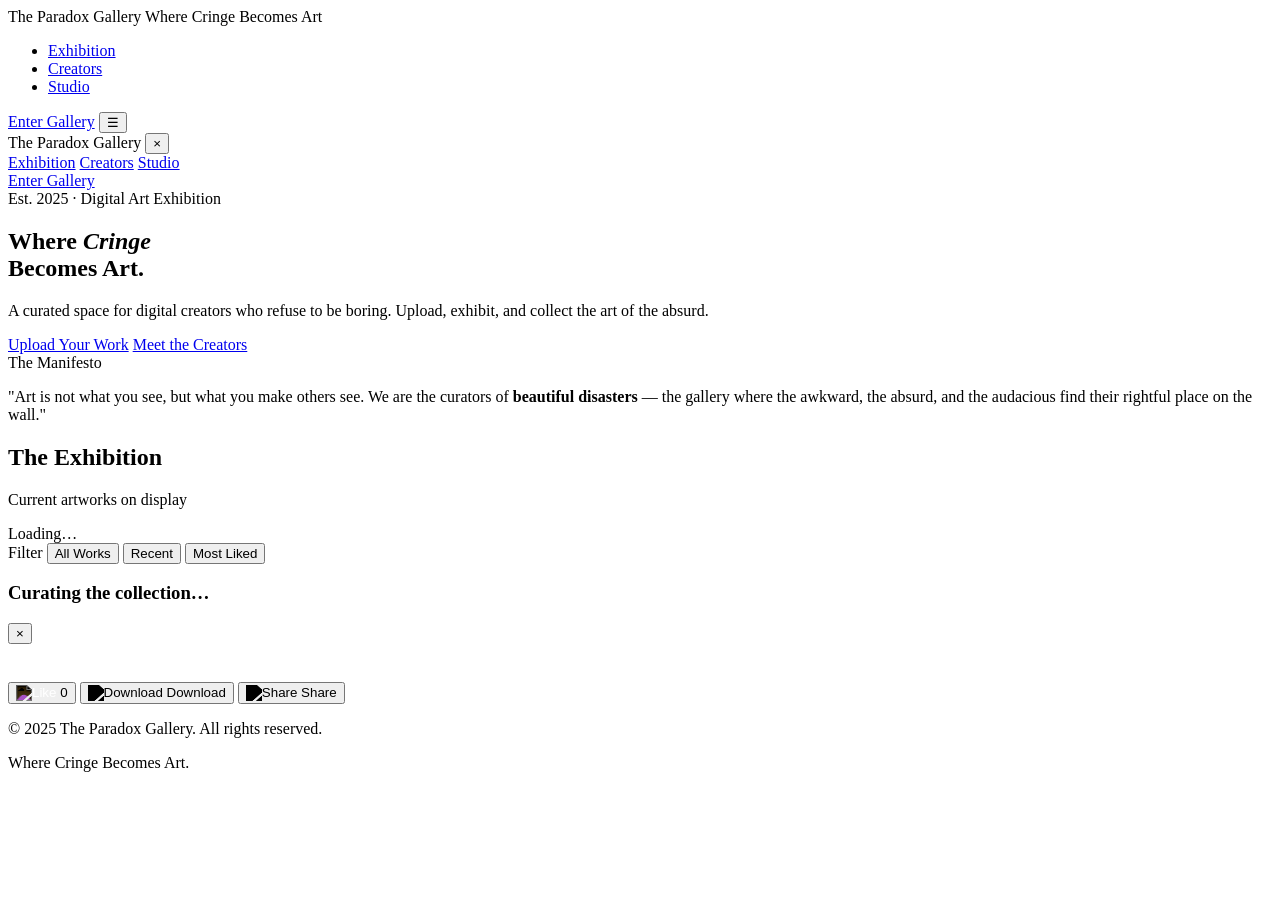
==== index.html @ a57b07fc "Add files via upload" ====
<!DOCTYPE html>
<html lang="en">
<head>
  <meta charset="UTF-8" />
  <meta name="viewport" content="width=device-width, initial-scale=1.0" />
  <meta name="description" content="The Paradox Gallery — Where Cringe Becomes Art. An elite digital art platform for fearless creators." />
  <title>The Paradox Gallery — Where Cringe Becomes Art</title>
  <link rel="icon" type="image/png" href="assets/favicon.png" />
  <link rel="stylesheet" href="css/global.css" />
  <link rel="stylesheet" href="css/gallery.css" />
</head>
<body>

  <!-- =============================================
       NAVIGATION BAR
       ============================================= -->
  <nav id="navbar" class="anim-nav-init">
    <div class="nav-brand">
      <img src="assets/logo.png" alt="The Paradox Gallery" class="logo" onerror="this.style.display='none'" />
      <div>
        <span class="nav-brand-text">The Paradox Gallery</span>
        <span class="nav-brand-tagline">Where Cringe Becomes Art</span>
      </div>
    </div>

    <ul class="nav-links">
      <li><a href="index.html" class="active">Exhibition</a></li>
      <li><a href="creators.html">Creators</a></li>
      <li><a href="dashboard.html">Studio</a></li>
    </ul>

    <a href="auth.html" class="nav-cta desktop-only" id="nav-cta">Enter Gallery</a>
    <button class="nav-menu-btn" id="menu-btn" aria-label="Open menu">
      <img src="assets/icon-menu.png" alt="Menu" onerror="this.parentElement.innerHTML='☰'" />
    </button>
  </nav>

  <!-- Mobile Drawer -->
  <div id="mobile-drawer">
    <div class="drawer-header">
      <span class="nav-brand-text" style="font-family: var(--font-serif);">The Paradox Gallery</span>
      <button class="drawer-close-btn" id="drawer-close" aria-label="Close menu">
        <img src="assets/icon-close.png" alt="Close" onerror="this.parentElement.textContent='×'" />
      </button>
    </div>
    <nav class="drawer-nav">
      <a href="index.html">Exhibition</a>
      <a href="creators.html">Creators</a>
      <a href="dashboard.html">Studio</a>
    </nav>
    <div class="drawer-footer">
      <a href="auth.html" class="nav-cta" id="drawer-cta">Enter Gallery</a>
    </div>
  </div>
  <div id="drawer-overlay"></div>

  <!-- =============================================
       MAIN CONTENT
       ============================================= -->
  <main class="page-wrapper">

    <!-- HERO SECTION -->
    <section class="hero">
      <div class="container">
        <span class="hero-eyebrow anim-hero">Est. 2025 · Digital Art Exhibition</span>
        <h1 class="hero-title anim-hero">
          Where <em>Cringe</em><br />Becomes Art.
        </h1>
        <p class="hero-tagline anim-hero">
          A curated space for digital creators who refuse to be boring.
          Upload, exhibit, and collect the art of the absurd.
        </p>
        <div class="hero-actions anim-hero">
          <a href="dashboard.html" class="btn-primary">Upload Your Work</a>
          <a href="creators.html" class="btn-secondary">Meet the Creators</a>
        </div>
      </div>
    </section>

    <!-- MANIFESTO SECTION -->
    <section class="manifesto-section anim-content">
      <div class="container">
        <span class="manifesto-label">The Manifesto</span>
        <p class="manifesto-text">
          "Art is not what you see, but what you make others see. 
          We are the curators of <strong>beautiful disasters</strong> — 
          the gallery where the awkward, the absurd, and the audacious 
          find their rightful place on the wall."
        </p>
      </div>
    </section>

    <!-- GALLERY SECTION -->
    <section class="gallery-section">
      <div class="container">
        <div class="section-header anim-content">
          <div class="section-header-left">
            <h2>The Exhibition</h2>
            <p>Current artworks on display</p>
          </div>
          <div class="section-header-right">
            <span class="text-muted" id="artwork-count-label">Loading…</span>
          </div>
        </div>

        <!-- Filter Bar -->
        <div class="filter-bar anim-content">
          <span class="filter-label">Filter</span>
          <button class="filter-badge active" data-filter="all">All Works</button>
          <button class="filter-badge" data-filter="recent">Recent</button>
          <button class="filter-badge" data-filter="popular">Most Liked</button>
        </div>

        <!-- Gallery Grid -->
        <div class="gallery-grid" id="gallery-grid">
          <!-- Art cards rendered by JS -->
          <div class="gallery-empty" id="gallery-loading">
            <h3>Curating the collection…</h3>
          </div>
        </div>
      </div>
    </section>

  </main>

  <!-- =============================================
       ARTWORK MODAL
       ============================================= -->
  <div id="artwork-modal">
    <div class="modal-backdrop"></div>
    <div class="modal-content">
      <button class="modal-close" aria-label="Close">
        <img src="assets/icon-close.png" alt="Close" onerror="this.parentElement.textContent='×'" />
      </button>
      <div class="modal-image-wrapper">
        <img class="modal-artwork-img" src="" alt="" />
      </div>
      <div class="modal-body">
        <h2 class="modal-title modal-artwork-title"></h2>
        <p class="modal-description modal-artwork-description"></p>
        <p style="font-size:0.72rem;letter-spacing:1px;color:var(--ink-muted);margin-bottom:1.2rem;" class="modal-artwork-artist"></p>
        <div class="modal-actions">
          <button class="btn-primary modal-like-btn" onclick="handleModalLike(this)">
            <img src="assets/icon-like.png" alt="Like" class="modal-like-icon" style="width:16px;height:16px;filter:invert(1);" />
            <span class="modal-artwork-likes-count">0</span>
          </button>
          <button class="btn-secondary modal-download-btn">
            <img src="assets/icon-download.png" alt="Download" style="width:16px;height:16px;filter:brightness(0);" />
            Download
          </button>
          <button class="btn-secondary modal-share-btn" onclick="handleShare()">
            <img src="assets/icon-share.png" alt="Share" style="width:16px;height:16px;filter:brightness(0);" />
            Share
          </button>
        </div>
      </div>
    </div>
  </div>

  <!-- =============================================
       FOOTER
       ============================================= -->
  <footer class="site-footer">
    <p>© 2025 The Paradox Gallery. All rights reserved.</p>
    <p>Where Cringe Becomes Art.</p>
  </footer>

  <!-- =============================================
       SCRIPTS
       ============================================= -->
  <script src="js/ui.js" type="module"></script>
  <script src="js/auth.js" type="module"></script>
  <script src="js/database.js" type="module"></script>

  <script type="module">
    // Wait for modules to load
    let allArtworks = [];
    let currentFilter = 'all';
    let currentModalArtworkId = null;

    // ------------------------------------------
    // RENDER GALLERY CARD
    // ------------------------------------------
    function renderArtworkCard(artwork, index) {
      const isLiked = window.currentUser
        ? (artwork.likedBy || []).includes(window.currentUser.uid)
        : false;

      const likeIcon = isLiked ? 'assets/icon-like-filled.png' : 'assets/icon-like.png';
      const delay = (0.1 + index * 0.07).toFixed(2);

      const card = document.createElement('div');
      card.className = 'art-card anim-card';
      card.style.animationDelay = `${delay}s`;
      card.dataset.artworkId = artwork.id;

      // Vary aspect ratio for masonry effect
      const ratios = ['square', 'tall', 'wide'];
      const ratioClass = ratios[index % 3];

      card.innerHTML = `
        <div class="art-card-image-wrapper ${ratioClass}">
          <img
            data-src="${artwork.imageUrl}"
            src="data:image/svg+xml,%3Csvg xmlns='http://www.w3.org/2000/svg' viewBox='0 0 1 1'%3E%3C/svg%3E"
            alt="${escapeHtml(artwork.title)}"
            loading="lazy"
          />
          <div class="art-card-overlay">
            <button
              class="art-card-action-btn like-btn ${isLiked ? 'liked-state' : ''}"
              title="Like"
              data-artwork-id="${artwork.id}"
              onclick="handleCardLike(event, '${artwork.id}')"
            >
              <img src="${likeIcon}" alt="Like" class="like-icon-img" />
            </button>
            <button
              class="art-card-action-btn"
              title="Download"
              onclick="handleCardDownload(event, '${artwork.imageUrl}', '${escapeHtml(artwork.title)}', '${escapeHtml(artwork.artistUsername || '')}')"
            >
              <img src="assets/icon-download.png" alt="Download" />
            </button>
            <button
              class="art-card-action-btn"
              title="Share"
              onclick="handleCardShare(event, '${artwork.id}', '${escapeHtml(artwork.title)}')"
            >
              <img src="assets/icon-share.png" alt="Share" />
            </button>
          </div>
        </div>
        <div class="art-card-body">
          <h3 class="art-card-title">${escapeHtml(artwork.title)}</h3>
          <p class="art-card-artist">
            <a href="creators.html#${escapeHtml(artwork.artistUsername || '')}" onclick="event.stopPropagation()">
              @${escapeHtml(artwork.artistUsername || 'unknown')}
            </a>
          </p>
          <div class="art-card-meta">
            <span class="art-card-likes">
              <img src="${likeIcon}" alt="" class="like-count-icon" />
              <span class="likes-count-display">${artwork.likesCount || 0}</span>
            </span>
          </div>
        </div>
      `;

      // Open modal on card click (not on button clicks)
      card.addEventListener('click', (e) => {
        if (!e.target.closest('button') && !e.target.closest('a')) {
          openArtworkModalById(artwork.id);
        }
      });

      return card;
    }

    // ------------------------------------------
    // RENDER GALLERY
    // ------------------------------------------
    function renderGallery(artworks) {
      const grid = document.getElementById('gallery-grid');
      const countLabel = document.getElementById('artwork-count-label');

      grid.innerHTML = '';

      if (!artworks || artworks.length === 0) {
        grid.innerHTML = `
          <div class="gallery-empty">
            <h3>No artworks yet</h3>
            <p class="text-muted">Be the first to exhibit your work.</p>
          </div>
        `;
        if (countLabel) countLabel.textContent = '0 works';
        return;
      }

      if (countLabel) countLabel.textContent = `${artworks.length} work${artworks.length !== 1 ? 's' : ''}`;

      artworks.forEach((artwork, i) => {
        const card = renderArtworkCard(artwork, i);
        grid.appendChild(card);
      });

      // Initialize lazy loading for new images
      if (window.UI) window.UI.showToast && null; // touch UI module
      initLazyLoad();
    }

    function initLazyLoad() {
      const lazyImages = document.querySelectorAll('img[data-src]');
      if ('IntersectionObserver' in window) {
        const observer = new IntersectionObserver((entries) => {
          entries.forEach(entry => {
            if (entry.isIntersecting) {
              const img = entry.target;
              img.src = img.dataset.src;
              img.removeAttribute('data-src');
              observer.unobserve(img);
            }
          });
        }, { rootMargin: '300px' });
        lazyImages.forEach(img => observer.observe(img));
      } else {
        lazyImages.forEach(img => { img.src = img.dataset.src; img.removeAttribute('data-src'); });
      }
    }

    // ------------------------------------------
    // FILTER LOGIC
    // ------------------------------------------
    function applyFilter(filter) {
      currentFilter = filter;
      let filtered = [...allArtworks];

      if (filter === 'popular') {
        filtered.sort((a, b) => (b.likesCount || 0) - (a.likesCount || 0));
      } else if (filter === 'recent') {
        // Already sorted by createdAt desc from Firestore
        filtered = filtered.slice(0, 20);
      }

      renderGallery(filtered);
    }

    // ------------------------------------------
    // CARD ACTION HANDLERS
    // ------------------------------------------
    window.handleCardLike = async (e, artworkId) => {
      e.stopPropagation();
      const btn = e.currentTarget;
      const likeIcon = btn.querySelector('.like-icon-img');
      const card = btn.closest('.art-card');
      const likeCountDisplay = card?.querySelector('.likes-count-display');
      const countIcon = card?.querySelector('.like-count-icon');

      await window.DB?.toggleLike(artworkId, btn, likeIcon, likeCountDisplay);

      // Sync count icon
      if (countIcon && likeIcon) countIcon.src = likeIcon.src;

      // Update in-memory artworks array
      const artwork = allArtworks.find(a => a.id === artworkId);
      if (artwork) {
        const uid = window.currentUser?.uid;
        if (uid) {
          const isLiked = (artwork.likedBy || []).includes(uid);
          if (isLiked) {
            artwork.likedBy = (artwork.likedBy || []).filter(id => id !== uid);
            artwork.likesCount = Math.max(0, (artwork.likesCount || 1) - 1);
          } else {
            artwork.likedBy = [...(artwork.likedBy || []), uid];
            artwork.likesCount = (artwork.likesCount || 0) + 1;
          }
        }
      }
    };

    window.handleCardDownload = (e, imageUrl, title, username) => {
      e.stopPropagation();
      window.UI?.downloadWithWatermark(imageUrl, title, username);
    };

    window.handleCardShare = (e, artworkId, title) => {
      e.stopPropagation();
      const shareUrl = `${window.location.origin}${window.location.pathname}?artwork=${artworkId}`;
      if (navigator.share) {
        navigator.share({ title: `${title} — The Paradox Gallery`, url: shareUrl });
      } else {
        navigator.clipboard.writeText(shareUrl).then(() => {
          window.UI?.showToast('Link copied to clipboard!', 'success');
        });
      }
    };

    // ------------------------------------------
    // MODAL FUNCTIONS
    // ------------------------------------------
    async function openArtworkModalById(artworkId) {
      const artwork = allArtworks.find(a => a.id === artworkId)
        || await window.DB?.fetchArtworkById(artworkId);
      if (!artwork) return;

      currentModalArtworkId = artworkId;
      window.UI?.openArtworkModal(artwork, window.currentUser?.uid);
    }

    window.handleModalLike = async (btn) => {
      if (!currentModalArtworkId) return;
      const likeIcon = btn.querySelector('.modal-like-icon');
      const likeCountEl = btn.querySelector('.modal-artwork-likes-count');
      await window.DB?.toggleLike(currentModalArtworkId, btn, likeIcon, likeCountEl);

      // Sync card in grid
      const card = document.querySelector(`.art-card[data-artwork-id="${currentModalArtworkId}"]`);
      if (card && likeIcon && likeCountEl) {
        const cardLikeIcon = card.querySelector('.like-icon-img');
        const cardCountIcon = card.querySelector('.like-count-icon');
        const cardCountDisplay = card.querySelector('.likes-count-display');
        if (cardLikeIcon) cardLikeIcon.src = likeIcon.src;
        if (cardCountIcon) cardCountIcon.src = likeIcon.src;
        if (cardCountDisplay) cardCountDisplay.textContent = likeCountEl.textContent;
      }
    };

    window.handleShare = () => {
      if (!currentModalArtworkId) return;
      const artwork = allArtworks.find(a => a.id === currentModalArtworkId);
      const shareUrl = `${window.location.origin}${window.location.pathname}?artwork=${currentModalArtworkId}`;
      if (navigator.share) {
        navigator.share({ title: `${artwork?.title || 'Artwork'} — The Paradox Gallery`, url: shareUrl });
      } else {
        navigator.clipboard.writeText(shareUrl).then(() => {
          window.UI?.showToast('Link copied!', 'success');
        });
      }
    };

    // ------------------------------------------
    // ESCAPE HTML HELPER
    // ------------------------------------------
    function escapeHtml(str) {
      if (!str) return '';
      return String(str)
        .replace(/&/g, '&amp;')
        .replace(/</g, '&lt;')
        .replace(/>/g, '&gt;')
        .replace(/"/g, '&quot;')
        .replace(/'/g, '&#39;');
    }

    // ------------------------------------------
    // LOAD GALLERY ON MODULE READY
    // ------------------------------------------
    async function loadGallery() {
      try {
        allArtworks = await window.DB?.fetchAllArtworks(100) || [];
        applyFilter('all');

        // Init filter badges
        window.UI?.initFilterBadges((filter) => applyFilter(filter));

        // Check if arriving via shared URL
        const urlParams = new URLSearchParams(window.location.search);
        const sharedArtworkId = urlParams.get('artwork');
        if (sharedArtworkId) {
          setTimeout(() => openArtworkModalById(sharedArtworkId), 500);
        }
      } catch (err) {
        console.error('Failed to load artworks:', err);
        document.getElementById('gallery-grid').innerHTML = `
          <div class="gallery-empty">
            <h3>Failed to load artworks</h3>
            <p class="text-muted">Please refresh the page.</p>
          </div>
        `;
      }
    }

    // Wait for DB module to be ready
    function waitForDB(callback, attempts = 0) {
      if (window.DB) {
        callback();
      } else if (attempts < 30) {
        setTimeout(() => waitForDB(callback, attempts + 1), 100);
      }
    }

    document.addEventListener('DOMContentLoaded', () => {
      waitForDB(loadGallery);
    });
  </script>

</body>
</html>
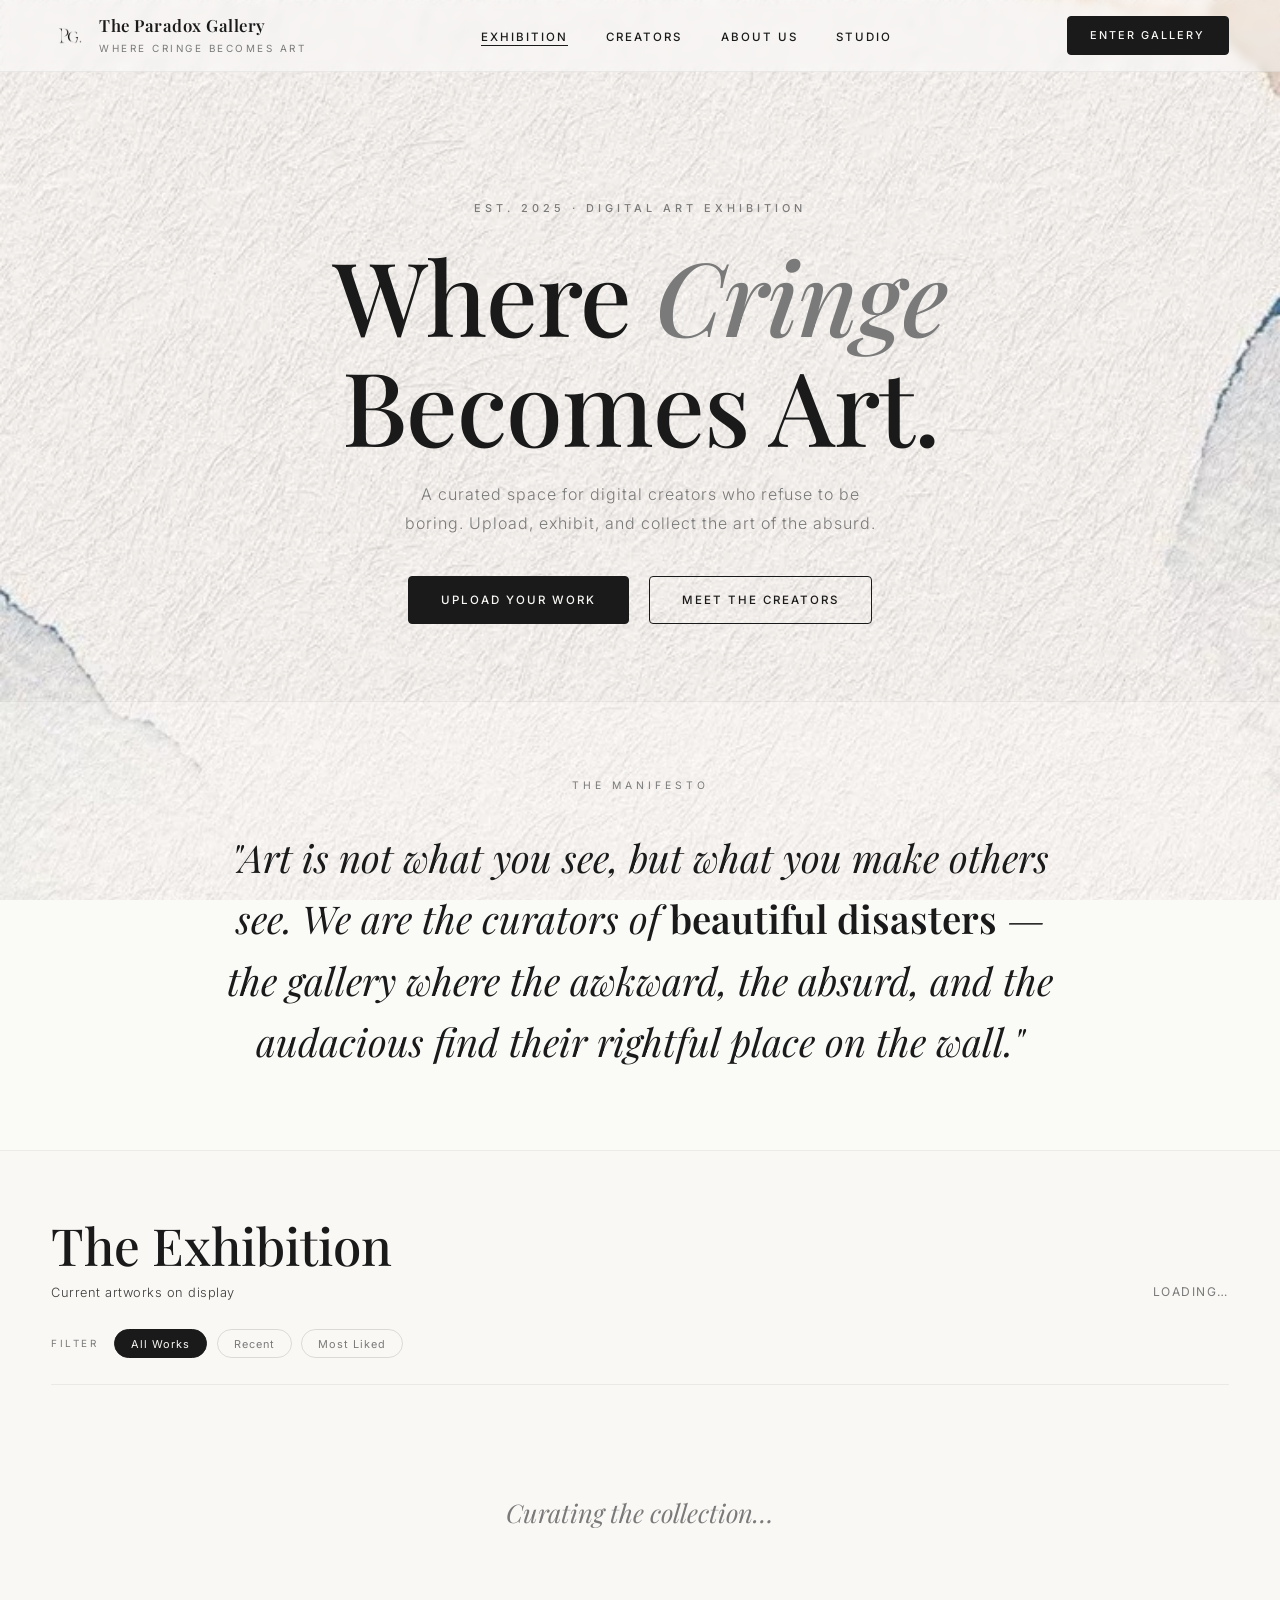
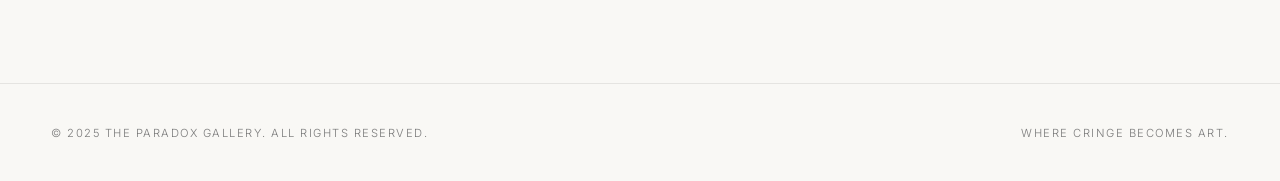
==== commit ba0ea7f5: "Update index.html" ====
--- a/index.html
+++ b/index.html
@@ -23,10 +23,10 @@
       </div>
     </div>
 
-    <ul class="nav-links">
+        <ul class="nav-links">
       <li><a href="index.html" class="active">Exhibition</a></li>
       <li><a href="creators.html">Creators</a></li>
-      <li><a href="dashboard.html">Studio</a></li>
+      <li><a href="about.html">About Us</a></li> <li><a href="dashboard.html">Studio</a></li>
     </ul>
 
     <a href="auth.html" class="nav-cta desktop-only" id="nav-cta">Enter Gallery</a>
@@ -43,10 +43,10 @@
         <img src="assets/icon-close.png" alt="Close" onerror="this.parentElement.textContent='×'" />
       </button>
     </div>
-    <nav class="drawer-nav">
+        <nav class="drawer-nav">
       <a href="index.html">Exhibition</a>
       <a href="creators.html">Creators</a>
-      <a href="dashboard.html">Studio</a>
+      <a href="about.html">About Us</a> <a href="dashboard.html">Studio</a>
     </nav>
     <div class="drawer-footer">
       <a href="auth.html" class="nav-cta" id="drawer-cta">Enter Gallery</a>
--- a/css/global.css
+++ b/css/global.css
@@ -0,0 +1,569 @@
+/* ==========================================================
+   GLOBAL.CSS — The Paradox Gallery Design System
+   ========================================================== */
+
+@import url('https://fonts.googleapis.com/css2?family=Playfair+Display:ital,wght@0,400;0,500;0,600;0,700;1,400;1,500&family=Inter:wght@300;400;500;600&display=swap');
+
+/* ----------------------------------------------------------
+   CSS CUSTOM PROPERTIES — Design Tokens
+   ---------------------------------------------------------- */
+:root {
+  --canvas: #F9F8F5;
+  --ink: #1A1A1A;
+  --ink-light: #3a3a3a;
+  --ink-muted: #7a7a7a;
+  --glass-bg: rgba(255, 255, 255, 0.45);
+  --glass-border: 1px solid rgba(0, 0, 0, 0.05);
+  --glass-blur: blur(5px);
+  --accent: #1A1A1A;
+  --accent-hover: #333333;
+  --error: #c0392b;
+  --success: #27ae60;
+
+  --font-serif: 'Playfair Display', Georgia, serif;
+  --font-sans: 'Inter', -apple-system, sans-serif;
+
+  --ease-luxury: cubic-bezier(0.25, 1, 0.5, 1);
+  --ease-spring: cubic-bezier(0.34, 1.56, 0.64, 1);
+
+  --nav-height: 72px;
+  --radius: 4px;
+  --radius-lg: 12px;
+
+  --shadow-soft: 0 2px 20px rgba(0,0,0,0.06);
+  --shadow-card: 0 4px 32px rgba(0,0,0,0.08);
+  --shadow-lift: 0 12px 48px rgba(0,0,0,0.14);
+}
+
+/* ----------------------------------------------------------
+   CSS RESET & BASE
+   ---------------------------------------------------------- */
+*, *::before, *::after {
+  box-sizing: border-box;
+  margin: 0;
+  padding: 0;
+}
+
+html {
+  font-size: 16px;
+  scroll-behavior: smooth;
+  -webkit-font-smoothing: antialiased;
+  -moz-osx-font-smoothing: grayscale;
+}
+
+body {
+  background-color: var(--canvas);
+  color: var(--ink);
+  font-family: var(--font-sans);
+  font-weight: 400;
+  line-height: 1.6;
+  min-height: 100vh;
+  overflow-x: hidden;
+}
+
+/* ----------------------------------------------------------
+   GLOBAL TEXTURE LAYER
+   ---------------------------------------------------------- */
+body::before {
+  content: '';
+  position: fixed;
+  top: 0;
+  left: 0;
+  width: 100vw;
+  height: 100vh;
+  background-image: url('../assets/bg-texture.png');
+  background-size: cover;
+  background-position: center;
+  opacity: 3.5;
+  z-index: -1;
+  pointer-events: none;
+}
+
+/* ----------------------------------------------------------
+   TYPOGRAPHY SYSTEM
+   ---------------------------------------------------------- */
+h1, h2, h3, h4, h5, h6 {
+  font-family: var(--font-serif);
+  font-weight: 500;
+  line-height: 1.2;
+  color: var(--ink);
+}
+
+h1 { font-size: clamp(2.4rem, 6vw, 5rem); }
+h2 { font-size: clamp(1.8rem, 4vw, 3.2rem); }
+h3 { font-size: clamp(1.3rem, 3vw, 2rem); }
+h4 { font-size: 1.2rem; }
+
+p {
+  font-family: var(--font-sans);
+  font-weight: 300;
+  color: var(--ink-light);
+  line-height: 1.8;
+}
+
+a {
+  color: var(--ink);
+  text-decoration: none;
+  transition: opacity 0.2s var(--ease-luxury);
+}
+
+a:hover { opacity: 0.6; }
+
+label {
+  font-family: var(--font-sans);
+  font-weight: 500;
+  font-size: 0.72rem;
+  letter-spacing: 2px;
+  text-transform: uppercase;
+  color: var(--ink-muted);
+}
+
+/* ----------------------------------------------------------
+   ENTRANCE ANIMATION CLASSES
+   ---------------------------------------------------------- */
+.anim-init {
+  opacity: 0;
+  transform: translateY(40px);
+}
+
+.anim-nav-init {
+  opacity: 0;
+  transform: translateY(-100%);
+}
+
+.anim-ready {
+  opacity: 1 !important;
+  transform: translateY(0) !important;
+  transition: opacity 0.6s var(--ease-luxury), transform 0.7s var(--ease-luxury);
+}
+
+.anim-nav-ready {
+  opacity: 1 !important;
+  transform: translateY(0) !important;
+  transition: opacity 0.5s var(--ease-luxury), transform 0.6s var(--ease-luxury);
+}
+
+/* ----------------------------------------------------------
+   GLOBAL NAVIGATION BAR
+   ---------------------------------------------------------- */
+#navbar {
+  position: fixed;
+  top: 0;
+  left: 0;
+  right: 0;
+  z-index: 1000;
+  height: var(--nav-height);
+  background: var(--glass-bg);
+  backdrop-filter: var(--glass-blur);
+  -webkit-backdrop-filter: var(--glass-blur);
+  border-bottom: var(--glass-border);
+  display: flex;
+  align-items: center;
+  justify-content: space-between;
+  padding: 0 clamp(1.2rem, 5vw, 3.2rem);
+}
+
+.nav-brand {
+  display: flex;
+  align-items: center;
+  gap: 0.75rem;
+}
+
+.nav-brand img.logo {
+  height: 36px;
+  width: auto;
+  display: block;
+}
+
+.nav-brand-text {
+  font-family: var(--font-serif);
+  font-size: 1.05rem;
+  font-weight: 600;
+  letter-spacing: 0.5px;
+  color: var(--ink);
+  line-height: 1;
+}
+
+.nav-brand-tagline {
+  font-family: var(--font-sans);
+  font-size: 0.62rem;
+  letter-spacing: 2.5px;
+  color: var(--ink-muted);
+  text-transform: uppercase;
+  display: block;
+  margin-top: 2px;
+}
+
+/* Desktop Nav Links */
+.nav-links {
+  display: flex;
+  align-items: center;
+  gap: 2.4rem;
+  list-style: none;
+}
+
+.nav-links a {
+  font-family: var(--font-sans);
+  font-size: 0.72rem;
+  font-weight: 500;
+  letter-spacing: 2px;
+  text-transform: uppercase;
+  color: var(--ink);
+  position: relative;
+  padding-bottom: 2px;
+}
+
+.nav-links a::after {
+  content: '';
+  position: absolute;
+  bottom: 0;
+  left: 0;
+  width: 0;
+  height: 1px;
+  background: var(--ink);
+  transition: width 0.3s var(--ease-luxury);
+}
+
+.nav-links a:hover::after,
+.nav-links a.active::after {
+  width: 100%;
+}
+
+.nav-links a:hover { opacity: 1; }
+
+/* Nav CTA */
+.nav-cta {
+  font-family: var(--font-sans);
+  font-size: 0.68rem;
+  font-weight: 500;
+  letter-spacing: 2px;
+  text-transform: uppercase;
+  color: var(--canvas);
+  background: var(--ink);
+  padding: 0.6rem 1.4rem;
+  border: 1px solid var(--ink);
+  border-radius: var(--radius);
+  transition: background 0.25s var(--ease-luxury), color 0.25s var(--ease-luxury);
+  white-space: nowrap;
+}
+
+.nav-cta:hover {
+  background: transparent;
+  color: var(--ink);
+  opacity: 1;
+}
+
+/* Hamburger Icon */
+.nav-menu-btn {
+  display: none;
+  background: none;
+  border: none;
+  cursor: pointer;
+  padding: 4px;
+  width: 40px;
+  height: 40px;
+  align-items: center;
+  justify-content: center;
+}
+
+.nav-menu-btn img {
+  width: 24px;
+  height: 24px;
+  filter: brightness(0) drop-shadow(0px 0px 0.8px rgba(0,0,0,0.8));
+  transition: opacity 0.2s ease;
+}
+
+.nav-menu-btn:hover img { opacity: 0.5; }
+
+/* ----------------------------------------------------------
+   MOBILE DRAWER
+   ---------------------------------------------------------- */
+#mobile-drawer {
+  position: fixed;
+  top: 0;
+  right: 0;
+  bottom: 0;
+  width: min(85vw, 320px);
+  background: var(--canvas);
+  border-left: var(--glass-border);
+  z-index: 2000;
+  padding: 2rem 2.4rem;
+  display: flex;
+  flex-direction: column;
+  gap: 0;
+  transform: translateX(100%);
+  transition: transform 0.45s var(--ease-luxury);
+  box-shadow: -8px 0 40px rgba(0,0,0,0.08);
+}
+
+#mobile-drawer.open {
+  transform: translateX(0);
+}
+
+.drawer-header {
+  display: flex;
+  align-items: center;
+  justify-content: space-between;
+  margin-bottom: 3rem;
+}
+
+.drawer-close-btn {
+  background: none;
+  border: none;
+  cursor: pointer;
+  padding: 4px;
+  width: 36px;
+  height: 36px;
+  display: flex;
+  align-items: center;
+  justify-content: center;
+}
+
+.drawer-close-btn img {
+  width: 20px;
+  height: 20px;
+  filter: brightness(0) drop-shadow(0px 0px 0.8px rgba(0,0,0,0.8));
+  transition: opacity 0.2s ease;
+}
+
+.drawer-close-btn:hover img { opacity: 0.5; }
+
+.drawer-nav {
+  display: flex;
+  flex-direction: column;
+  gap: 0;
+  flex: 1;
+}
+
+.drawer-nav a {
+  font-family: var(--font-serif);
+  font-size: 1.6rem;
+  font-weight: 400;
+  color: var(--ink);
+  padding: 0.9rem 0;
+  border-bottom: 1px solid rgba(0,0,0,0.06);
+  transition: opacity 0.2s ease, transform 0.2s ease;
+  display: block;
+}
+
+.drawer-nav a:hover {
+  opacity: 0.5;
+  transform: translateX(4px);
+}
+
+.drawer-footer {
+  margin-top: 2rem;
+}
+
+.drawer-footer .nav-cta {
+  display: inline-block;
+  width: 100%;
+  text-align: center;
+  padding: 0.9rem;
+}
+
+/* Drawer Overlay */
+#drawer-overlay {
+  position: fixed;
+  inset: 0;
+  background: rgba(0,0,0,0.35);
+  z-index: 1999;
+  opacity: 0;
+  pointer-events: none;
+  transition: opacity 0.4s var(--ease-luxury);
+}
+
+#drawer-overlay.visible {
+  opacity: 1;
+  pointer-events: all;
+}
+
+/* ----------------------------------------------------------
+   PAGE LAYOUT WRAPPER
+   ---------------------------------------------------------- */
+.page-wrapper {
+  padding-top: var(--nav-height);
+  min-height: 100vh;
+}
+
+.container {
+  width: 100%;
+  max-width: 1280px;
+  margin: 0 auto;
+  padding: 0 clamp(1.2rem, 5vw, 3.2rem);
+}
+
+/* ----------------------------------------------------------
+   UTILITY CLASSES
+   ---------------------------------------------------------- */
+.serif { font-family: var(--font-serif); }
+.sans { font-family: var(--font-sans); }
+
+.text-muted {
+  color: var(--ink-muted);
+  font-size: 0.75rem;
+  letter-spacing: 1.5px;
+  text-transform: uppercase;
+}
+
+.divider {
+  width: 48px;
+  height: 1px;
+  background: var(--ink);
+  margin: 1.5rem 0;
+}
+
+/* Buttons */
+.btn-primary {
+  display: inline-flex;
+  align-items: center;
+  justify-content: center;
+  gap: 0.5rem;
+  font-family: var(--font-sans);
+  font-size: 0.72rem;
+  font-weight: 500;
+  letter-spacing: 2px;
+  text-transform: uppercase;
+  color: var(--canvas);
+  background: var(--ink);
+  border: 1px solid var(--ink);
+  padding: 0.85rem 2rem;
+  border-radius: var(--radius);
+  cursor: pointer;
+  transition: all 0.25s var(--ease-luxury);
+  text-decoration: none;
+}
+
+.btn-primary:hover {
+  background: transparent;
+  color: var(--ink);
+  opacity: 1;
+}
+
+.btn-secondary {
+  display: inline-flex;
+  align-items: center;
+  justify-content: center;
+  gap: 0.5rem;
+  font-family: var(--font-sans);
+  font-size: 0.72rem;
+  font-weight: 500;
+  letter-spacing: 2px;
+  text-transform: uppercase;
+  color: var(--ink);
+  background: transparent;
+  border: 1px solid var(--ink);
+  padding: 0.85rem 2rem;
+  border-radius: var(--radius);
+  cursor: pointer;
+  transition: all 0.25s var(--ease-luxury);
+  text-decoration: none;
+}
+
+.btn-secondary:hover {
+  background: var(--ink);
+  color: var(--canvas);
+  opacity: 1;
+}
+
+/* ----------------------------------------------------------
+   GLOBAL FOOTER
+   ---------------------------------------------------------- */
+.site-footer {
+  border-top: 1px solid rgba(0,0,0,0.08);
+  padding: 2.4rem clamp(1.2rem, 5vw, 3.2rem);
+  display: flex;
+  align-items: center;
+  justify-content: space-between;
+  flex-wrap: wrap;
+  gap: 1rem;
+}
+
+.site-footer p {
+  font-size: 0.7rem;
+  letter-spacing: 1.5px;
+  text-transform: uppercase;
+  color: var(--ink-muted);
+}
+
+/* ----------------------------------------------------------
+   TOAST NOTIFICATIONS
+   ---------------------------------------------------------- */
+#toast-container {
+  position: fixed;
+  bottom: 2rem;
+  right: 2rem;
+  z-index: 9999;
+  display: flex;
+  flex-direction: column;
+  gap: 0.75rem;
+  pointer-events: none;
+}
+
+.toast {
+  background: var(--ink);
+  color: var(--canvas);
+  font-family: var(--font-sans);
+  font-size: 0.72rem;
+  font-weight: 400;
+  letter-spacing: 1px;
+  padding: 0.85rem 1.4rem;
+  border-radius: var(--radius);
+  opacity: 0;
+  transform: translateY(12px);
+  animation: toastIn 0.35s var(--ease-luxury) forwards, toastOut 0.35s var(--ease-luxury) 2.7s forwards;
+  pointer-events: none;
+  max-width: 300px;
+}
+
+.toast.toast-error {
+  background: var(--error);
+}
+
+.toast.toast-success {
+  background: var(--success);
+}
+
+@keyframes toastIn {
+  to { opacity: 1; transform: translateY(0); }
+}
+
+@keyframes toastOut {
+  to { opacity: 0; transform: translateY(12px); }
+}
+
+/* ----------------------------------------------------------
+   LOADING SPINNER
+   ---------------------------------------------------------- */
+.spinner {
+  display: inline-block;
+  width: 18px;
+  height: 18px;
+  border: 2px solid rgba(255,255,255,0.3);
+  border-top-color: currentColor;
+  border-radius: 50%;
+  animation: spin 0.7s linear infinite;
+}
+
+.spinner.dark {
+  border: 2px solid rgba(0,0,0,0.1);
+  border-top-color: var(--ink);
+}
+
+@keyframes spin {
+  to { transform: rotate(360deg); }
+}
+
+/* ----------------------------------------------------------
+   RESPONSIVE: MOBILE BREAKPOINT
+   ---------------------------------------------------------- */
+@media (max-width: 768px) {
+  .nav-links { display: none; }
+  .nav-cta.desktop-only { display: none; }
+  .nav-menu-btn { display: flex; }
+}
+
+@media (min-width: 769px) {
+  #mobile-drawer { display: none !important; }
+  #drawer-overlay { display: none !important; }
+}
--- a/css/gallery.css
+++ b/css/gallery.css
@@ -0,0 +1,648 @@
+/* ==========================================================
+   GALLERY.CSS — Masonry Grid, Art Cards, Filters, Creator Roster
+   ========================================================== */
+
+/* ----------------------------------------------------------
+   HERO SECTION (index.html)
+   ---------------------------------------------------------- */
+.hero {
+  padding: clamp(4rem, 10vw, 8rem) 0 clamp(3rem, 6vw, 5rem);
+  text-align: center;
+  position: relative;
+}
+
+.hero-eyebrow {
+  font-family: var(--font-sans);
+  font-size: 0.68rem;
+  font-weight: 500;
+  letter-spacing: 4px;
+  text-transform: uppercase;
+  color: var(--ink-muted);
+  margin-bottom: 1.4rem;
+  display: block;
+}
+
+.hero-title {
+  font-family: var(--font-serif);
+  font-size: clamp(3rem, 8vw, 7rem);
+  font-weight: 500;
+  line-height: 1.08;
+  color: var(--ink);
+  margin-bottom: 1.2rem;
+  letter-spacing: -1px;
+}
+
+.hero-title em {
+  font-style: italic;
+  color: var(--ink-muted);
+}
+
+.hero-tagline {
+  font-family: var(--font-sans);
+  font-size: clamp(0.85rem, 2vw, 1rem);
+  font-weight: 300;
+  color: var(--ink-muted);
+  letter-spacing: 1px;
+  max-width: 480px;
+  margin: 0 auto 2.4rem;
+  line-height: 1.8;
+}
+
+.hero-actions {
+  display: flex;
+  align-items: center;
+  justify-content: center;
+  gap: 1.2rem;
+  flex-wrap: wrap;
+}
+
+/* ----------------------------------------------------------
+   MANIFESTO SECTION
+   ---------------------------------------------------------- */
+.manifesto-section {
+  padding: clamp(3rem, 6vw, 5rem) 0;
+  border-top: 1px solid rgba(0,0,0,0.06);
+  border-bottom: 1px solid rgba(0,0,0,0.06);
+  text-align: center;
+  background: rgba(255,255,255,0.25);
+}
+
+.manifesto-label {
+  font-family: var(--font-sans);
+  font-size: 0.65rem;
+  letter-spacing: 4px;
+  text-transform: uppercase;
+  color: var(--ink-muted);
+  margin-bottom: 2rem;
+  display: block;
+}
+
+.manifesto-text {
+  font-family: var(--font-serif);
+  font-size: clamp(1.3rem, 3.5vw, 2.4rem);
+  font-weight: 400;
+  font-style: italic;
+  line-height: 1.6;
+  color: var(--ink);
+  max-width: 860px;
+  margin: 0 auto;
+}
+
+.manifesto-text strong {
+  font-style: normal;
+  font-weight: 600;
+}
+
+/* ----------------------------------------------------------
+   GALLERY SECTION HEADER
+   ---------------------------------------------------------- */
+.section-header {
+  display: flex;
+  align-items: flex-end;
+  justify-content: space-between;
+  padding: clamp(2.4rem, 5vw, 4rem) 0 1.6rem;
+  flex-wrap: wrap;
+  gap: 1.2rem;
+}
+
+.section-header-left h2 {
+  margin-bottom: 0.3rem;
+}
+
+.section-header-left p {
+  font-size: 0.8rem;
+  letter-spacing: 0.5px;
+}
+
+/* ----------------------------------------------------------
+   FILTER BADGES
+   ---------------------------------------------------------- */
+.filter-bar {
+  display: flex;
+  align-items: center;
+  gap: 0.6rem;
+  flex-wrap: wrap;
+  padding-bottom: 1.6rem;
+  border-bottom: 1px solid rgba(0,0,0,0.06);
+  margin-bottom: 2rem;
+}
+
+.filter-label {
+  font-family: var(--font-sans);
+  font-size: 0.62rem;
+  letter-spacing: 2.5px;
+  text-transform: uppercase;
+  color: var(--ink-muted);
+  margin-right: 0.4rem;
+  white-space: nowrap;
+}
+
+.filter-badge {
+  display: inline-flex;
+  align-items: center;
+  font-family: var(--font-sans);
+  font-size: 0.68rem;
+  font-weight: 400;
+  letter-spacing: 1px;
+  color: var(--ink-muted);
+  border: 1px solid rgba(0,0,0,0.12);
+  padding: 0.4rem 1rem;
+  border-radius: 100px;
+  cursor: pointer;
+  transition: all 0.22s var(--ease-luxury);
+  background: transparent;
+  white-space: nowrap;
+}
+
+.filter-badge:hover {
+  border-color: var(--ink);
+  color: var(--ink);
+}
+
+.filter-badge.active {
+  background: var(--ink);
+  color: var(--canvas);
+  border-color: var(--ink);
+}
+
+/* ----------------------------------------------------------
+   MASONRY GRID LAYOUT
+   ---------------------------------------------------------- */
+.gallery-grid {
+  columns: 3 280px;
+  column-gap: 1.4rem;
+  padding-bottom: 4rem;
+}
+
+/* Fallback CSS Grid for browsers that don't support columns well */
+@supports (display: grid) {
+  .gallery-grid {
+    columns: unset;
+    display: grid;
+    grid-template-columns: repeat(auto-fill, minmax(280px, 1fr));
+    gap: 1.4rem;
+    align-items: start;
+  }
+}
+
+.gallery-grid.view-list {
+  grid-template-columns: 1fr;
+  gap: 1rem;
+}
+
+/* ----------------------------------------------------------
+   ART CARD COMPONENT
+   ---------------------------------------------------------- */
+.art-card {
+  break-inside: avoid;
+  position: relative;
+  background: var(--canvas);
+  border: 1px solid rgba(0,0,0,0.07);
+  border-radius: var(--radius-lg);
+  overflow: hidden;
+  cursor: pointer;
+  transition: box-shadow 0.4s var(--ease-luxury), transform 0.4s var(--ease-luxury);
+  opacity: 0;
+  transform: translateY(20px);
+  animation: cardIn 0.6s var(--ease-luxury) forwards;
+}
+
+@keyframes cardIn {
+  to {
+    opacity: 1;
+    transform: translateY(0);
+  }
+}
+
+.art-card:hover {
+  box-shadow: var(--shadow-lift);
+  transform: translateY(-4px);
+}
+
+.art-card-image-wrapper {
+  overflow: hidden;
+  position: relative;
+  aspect-ratio: 1;
+  background: rgba(0,0,0,0.04);
+}
+
+/* Allow taller images for masonry feel */
+.art-card-image-wrapper.tall { aspect-ratio: 3/4; }
+.art-card-image-wrapper.wide { aspect-ratio: 4/3; }
+.art-card-image-wrapper.square { aspect-ratio: 1; }
+
+.art-card-image-wrapper img {
+  width: 100%;
+  height: 100%;
+  object-fit: cover;
+  display: block;
+  transition: transform 0.4s var(--ease-luxury);
+}
+
+.art-card:hover .art-card-image-wrapper img {
+  transform: scale(1.03);
+}
+
+/* Card Overlay on Hover */
+.art-card-overlay {
+  position: absolute;
+  inset: 0;
+  background: linear-gradient(to top, rgba(26,26,26,0.5) 0%, transparent 55%);
+  opacity: 0;
+  transition: opacity 0.35s var(--ease-luxury);
+  display: flex;
+  align-items: flex-end;
+  padding: 1.2rem;
+  gap: 0.6rem;
+}
+
+.art-card:hover .art-card-overlay { opacity: 1; }
+
+.art-card-action-btn {
+  width: 36px;
+  height: 36px;
+  border-radius: 50%;
+  background: rgba(255,255,255,0.9);
+  border: none;
+  cursor: pointer;
+  display: flex;
+  align-items: center;
+  justify-content: center;
+  transition: all 0.2s var(--ease-luxury);
+  flex-shrink: 0;
+}
+
+.art-card-action-btn:hover {
+  background: white;
+  transform: scale(1.08);
+}
+
+.art-card-action-btn img {
+  width: 16px;
+  height: 16px;
+  filter: brightness(0);
+  transition: opacity 0.2s ease;
+}
+
+.art-card-action-btn:hover img { opacity: 0.5; }
+
+/* Like button animation */
+.art-card-action-btn.liked {
+  animation: likeSpring 200ms var(--ease-spring);
+}
+
+@keyframes likeSpring {
+  0% { transform: scale(1); }
+  50% { transform: scale(1.2); }
+  100% { transform: scale(1); }
+}
+
+/* Card Body */
+.art-card-body {
+  padding: 1.1rem 1.2rem 1.2rem;
+}
+
+.art-card-title {
+  font-family: var(--font-serif);
+  font-size: 1rem;
+  font-weight: 500;
+  color: var(--ink);
+  margin-bottom: 0.3rem;
+  white-space: nowrap;
+  overflow: hidden;
+  text-overflow: ellipsis;
+}
+
+.art-card-artist {
+  font-family: var(--font-sans);
+  font-size: 0.68rem;
+  font-weight: 400;
+  letter-spacing: 1px;
+  color: var(--ink-muted);
+  text-transform: uppercase;
+}
+
+.art-card-artist a {
+  color: inherit;
+  transition: color 0.2s ease;
+}
+
+.art-card-artist a:hover {
+  color: var(--ink);
+  opacity: 1;
+}
+
+.art-card-meta {
+  display: flex;
+  align-items: center;
+  justify-content: space-between;
+  margin-top: 0.75rem;
+  padding-top: 0.75rem;
+  border-top: 1px solid rgba(0,0,0,0.06);
+}
+
+.art-card-likes {
+  display: flex;
+  align-items: center;
+  gap: 0.4rem;
+  font-family: var(--font-sans);
+  font-size: 0.7rem;
+  font-weight: 400;
+  color: var(--ink-muted);
+}
+
+.art-card-likes img {
+  width: 14px;
+  height: 14px;
+  filter: brightness(0);
+  opacity: 0.5;
+}
+
+/* List view card variant */
+.gallery-grid.view-list .art-card {
+  display: flex;
+  flex-direction: row;
+  border-radius: var(--radius);
+}
+
+.gallery-grid.view-list .art-card-image-wrapper {
+  width: 140px;
+  flex-shrink: 0;
+  aspect-ratio: unset;
+  height: 100px;
+}
+
+.gallery-grid.view-list .art-card-overlay { display: none; }
+
+/* ----------------------------------------------------------
+   EMPTY STATE
+   ---------------------------------------------------------- */
+.gallery-empty {
+  grid-column: 1 / -1;
+  text-align: center;
+  padding: 5rem 2rem;
+}
+
+.gallery-empty h3 {
+  font-family: var(--font-serif);
+  font-size: 1.6rem;
+  font-weight: 400;
+  font-style: italic;
+  margin-bottom: 0.75rem;
+  color: var(--ink-muted);
+}
+
+/* ----------------------------------------------------------
+   CREATOR ROSTER PAGE (creators.html)
+   ---------------------------------------------------------- */
+.creators-hero {
+  padding: clamp(3rem, 7vw, 6rem) 0 clamp(2rem, 4vw, 3.5rem);
+  border-bottom: 1px solid rgba(0,0,0,0.06);
+  text-align: center;
+}
+
+.creators-grid {
+  display: grid;
+  grid-template-columns: repeat(auto-fill, minmax(300px, 1fr));
+  gap: 1.6rem;
+  padding: 3rem 0 5rem;
+}
+
+/* Creator Card */
+.creator-card {
+  background: var(--canvas);
+  border: 1px solid rgba(0,0,0,0.07);
+  border-radius: var(--radius-lg);
+  padding: 2rem;
+  display: flex;
+  flex-direction: column;
+  gap: 1rem;
+  transition: box-shadow 0.4s var(--ease-luxury), transform 0.4s var(--ease-luxury);
+  opacity: 0;
+  transform: translateY(20px);
+  animation: cardIn 0.6s var(--ease-luxury) forwards;
+}
+
+.creator-card:hover {
+  box-shadow: var(--shadow-lift);
+  transform: translateY(-3px);
+}
+
+.creator-card-header {
+  display: flex;
+  align-items: center;
+  gap: 1rem;
+}
+
+.creator-avatar {
+  width: 56px;
+  height: 56px;
+  border-radius: 50%;
+  background: linear-gradient(135deg, rgba(0,0,0,0.08), rgba(0,0,0,0.15));
+  display: flex;
+  align-items: center;
+  justify-content: center;
+  font-family: var(--font-serif);
+  font-size: 1.4rem;
+  font-weight: 500;
+  color: var(--ink);
+  flex-shrink: 0;
+  overflow: hidden;
+}
+
+.creator-avatar img {
+  width: 100%;
+  height: 100%;
+  object-fit: cover;
+}
+
+.creator-card-info h3 {
+  font-size: 1.05rem;
+  font-weight: 500;
+  margin-bottom: 0.15rem;
+}
+
+.creator-handle {
+  font-family: var(--font-sans);
+  font-size: 0.68rem;
+  letter-spacing: 1.5px;
+  text-transform: uppercase;
+  color: var(--ink-muted);
+}
+
+.creator-bio {
+  font-size: 0.85rem;
+  line-height: 1.7;
+  color: var(--ink-muted);
+  display: -webkit-box;
+  -webkit-line-clamp: 3;
+  -webkit-box-orient: vertical;
+  overflow: hidden;
+}
+
+.creator-stats {
+  display: flex;
+  gap: 1.6rem;
+  padding-top: 1rem;
+  border-top: 1px solid rgba(0,0,0,0.06);
+}
+
+.creator-stat {
+  display: flex;
+  flex-direction: column;
+}
+
+.creator-stat-value {
+  font-family: var(--font-serif);
+  font-size: 1.3rem;
+  font-weight: 500;
+  color: var(--ink);
+  line-height: 1;
+}
+
+.creator-stat-label {
+  font-family: var(--font-sans);
+  font-size: 0.6rem;
+  letter-spacing: 2px;
+  text-transform: uppercase;
+  color: var(--ink-muted);
+  margin-top: 0.25rem;
+}
+
+/* ----------------------------------------------------------
+   ARTWORK LIGHTBOX / MODAL
+   ---------------------------------------------------------- */
+#artwork-modal {
+  position: fixed;
+  inset: 0;
+  z-index: 5000;
+  display: flex;
+  align-items: center;
+  justify-content: center;
+  padding: 1.5rem;
+  opacity: 0;
+  pointer-events: none;
+  transition: opacity 0.35s var(--ease-luxury);
+}
+
+#artwork-modal.open {
+  opacity: 1;
+  pointer-events: all;
+}
+
+.modal-backdrop {
+  position: fixed;
+  inset: 0;
+  background: rgba(249,248,245,0.9);
+  backdrop-filter: blur(8px);
+  -webkit-backdrop-filter: blur(8px);
+}
+
+.modal-content {
+  position: relative;
+  z-index: 1;
+  background: var(--canvas);
+  border: 1px solid rgba(0,0,0,0.08);
+  border-radius: var(--radius-lg);
+  max-width: 860px;
+  width: 100%;
+  max-height: 90vh;
+  overflow-y: auto;
+  box-shadow: var(--shadow-lift);
+  transform: translateY(20px) scale(0.98);
+  transition: transform 0.4s var(--ease-luxury);
+}
+
+#artwork-modal.open .modal-content {
+  transform: translateY(0) scale(1);
+}
+
+.modal-image-wrapper {
+  position: relative;
+  overflow: hidden;
+  border-radius: var(--radius-lg) var(--radius-lg) 0 0;
+  max-height: 500px;
+  background: rgba(0,0,0,0.04);
+}
+
+.modal-image-wrapper img {
+  width: 100%;
+  display: block;
+  object-fit: contain;
+  max-height: 500px;
+}
+
+.modal-body {
+  padding: 1.6rem 2rem 2rem;
+}
+
+.modal-close {
+  position: absolute;
+  top: 1rem;
+  right: 1rem;
+  z-index: 2;
+  width: 36px;
+  height: 36px;
+  border-radius: 50%;
+  background: rgba(255,255,255,0.9);
+  border: 1px solid rgba(0,0,0,0.08);
+  cursor: pointer;
+  display: flex;
+  align-items: center;
+  justify-content: center;
+}
+
+.modal-close img {
+  width: 14px;
+  height: 14px;
+  filter: brightness(0);
+}
+
+.modal-title {
+  font-size: 1.6rem;
+  font-weight: 500;
+  margin-bottom: 0.4rem;
+}
+
+.modal-description {
+  font-size: 0.88rem;
+  color: var(--ink-muted);
+  line-height: 1.8;
+  margin-bottom: 1.4rem;
+}
+
+.modal-actions {
+  display: flex;
+  gap: 0.75rem;
+  flex-wrap: wrap;
+}
+
+/* ----------------------------------------------------------
+   RESPONSIVE
+   ---------------------------------------------------------- */
+@media (max-width: 640px) {
+  .gallery-grid {
+    grid-template-columns: 1fr 1fr;
+    gap: 0.75rem;
+  }
+
+  .section-header {
+    flex-direction: column;
+    align-items: flex-start;
+    gap: 0.8rem;
+  }
+
+  .creators-grid {
+    grid-template-columns: 1fr;
+  }
+
+  .modal-body {
+    padding: 1.2rem 1.4rem 1.6rem;
+  }
+}
+
+@media (max-width: 420px) {
+  .gallery-grid {
+    grid-template-columns: 1fr;
+  }
+}
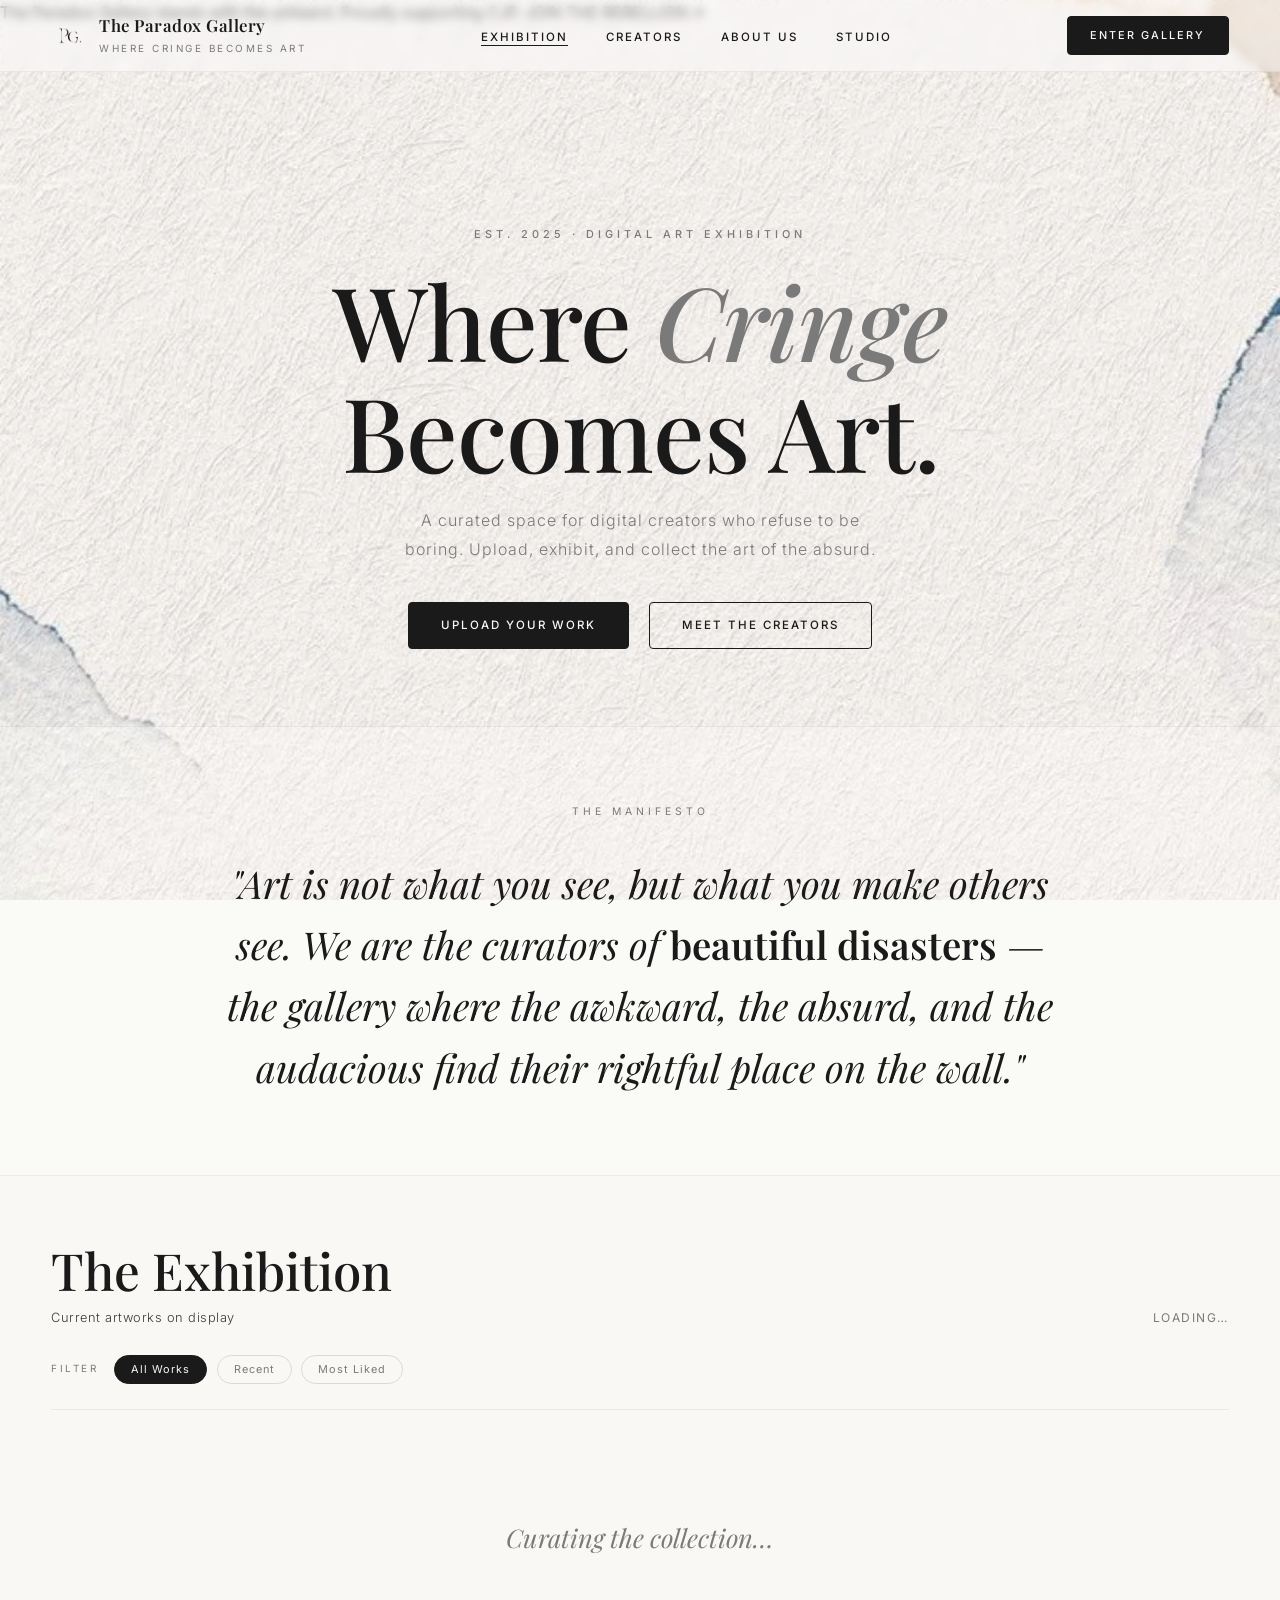
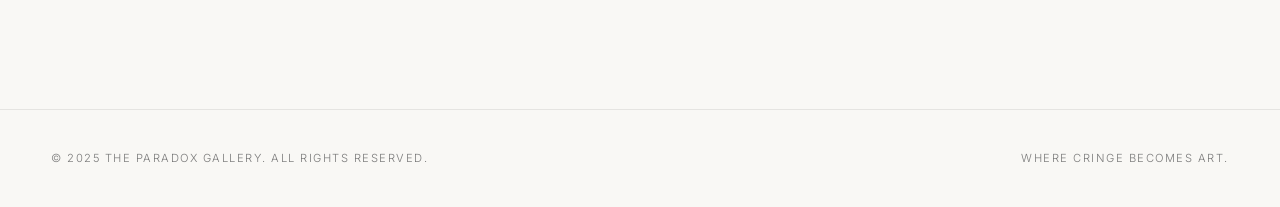
==== commit cc381fee: "Update index.html" ====
--- a/index.html
+++ b/index.html
@@ -10,6 +10,18 @@
   <link rel="stylesheet" href="css/gallery.css" />
 </head>
 <body>
+
+  <div class="cjp-alert-bar">
+      <span class="cjp-alert-text">
+          <span class="cjp-alert-text-long">The Paradox Gallery stands with the unheard. </span>
+          Proudly supporting CJP.
+      </span>
+      <a href="https://cockroachjantaparty.org/" target="_blank" rel="noopener noreferrer" class="cjp-alert-link">
+          JOIN THE REBELLION ↗
+      </a>
+  </div>
+
+
 
   <!-- =============================================
        NAVIGATION BAR
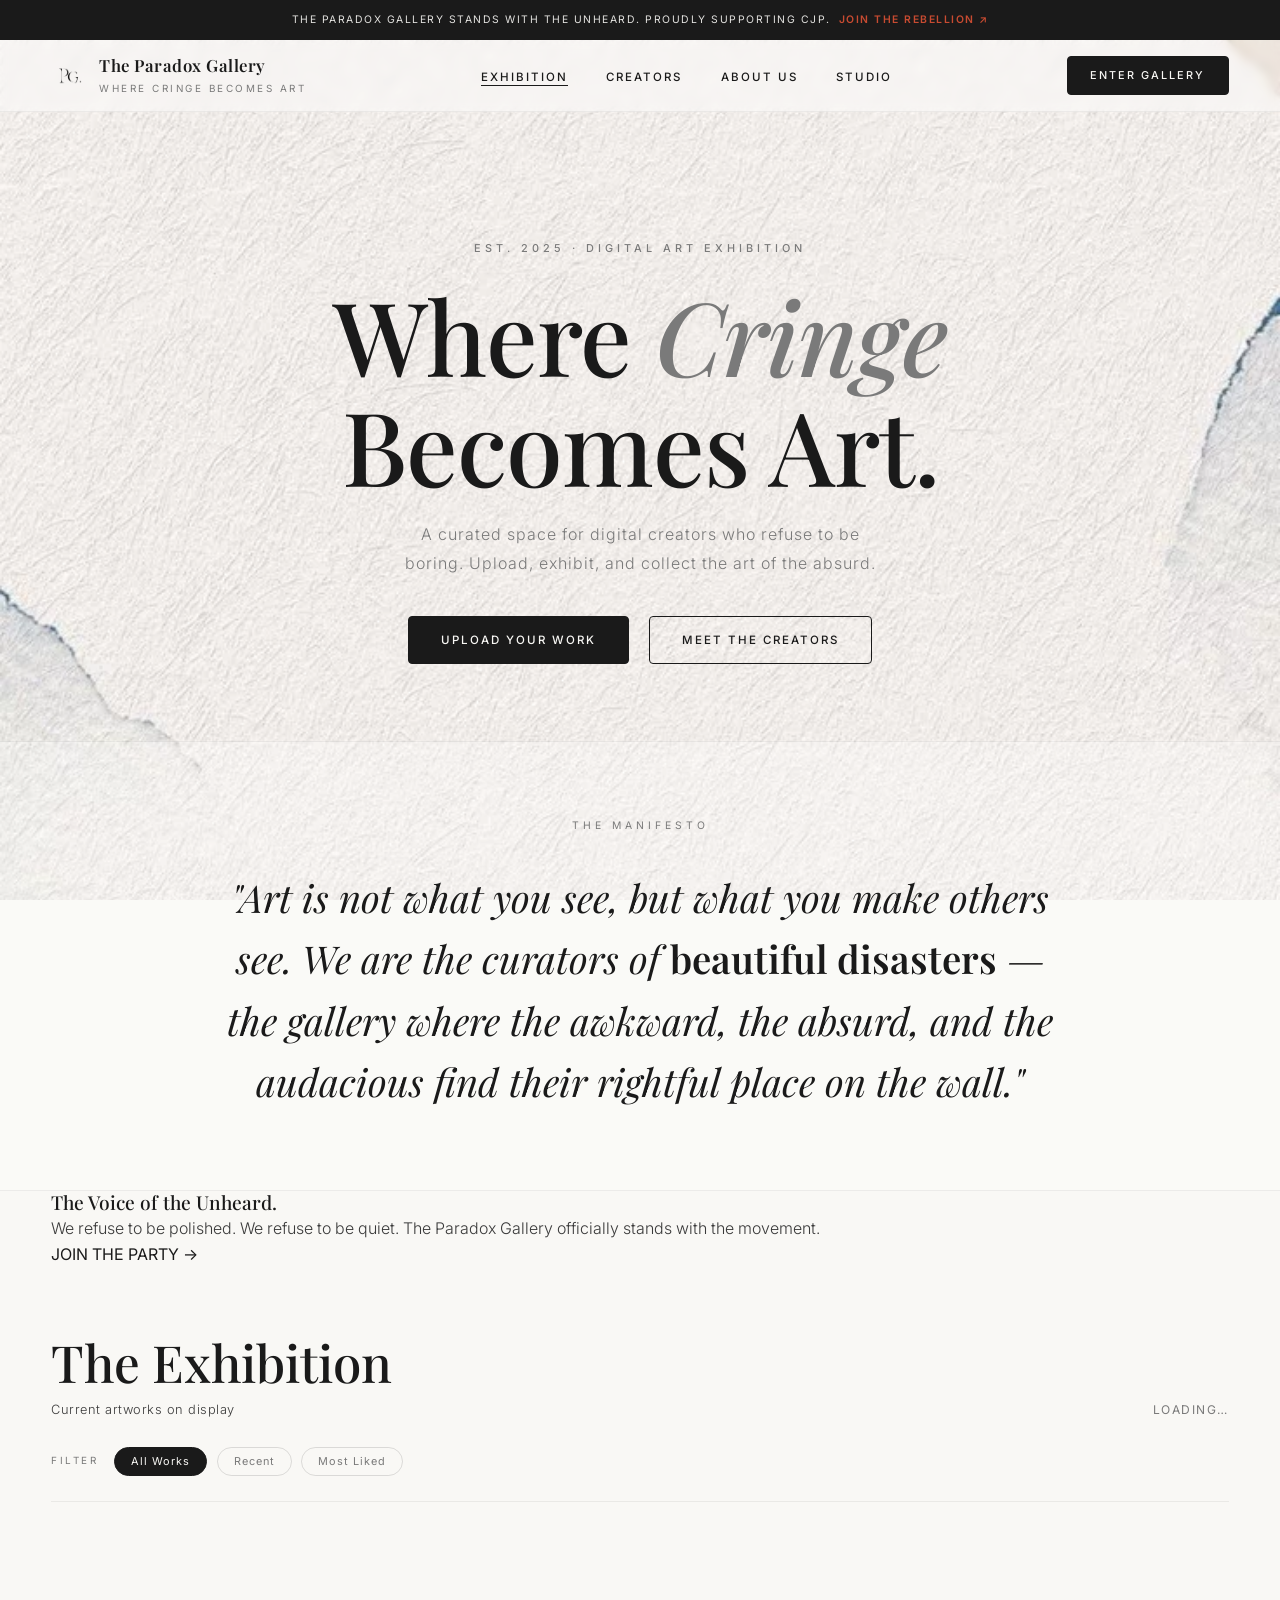
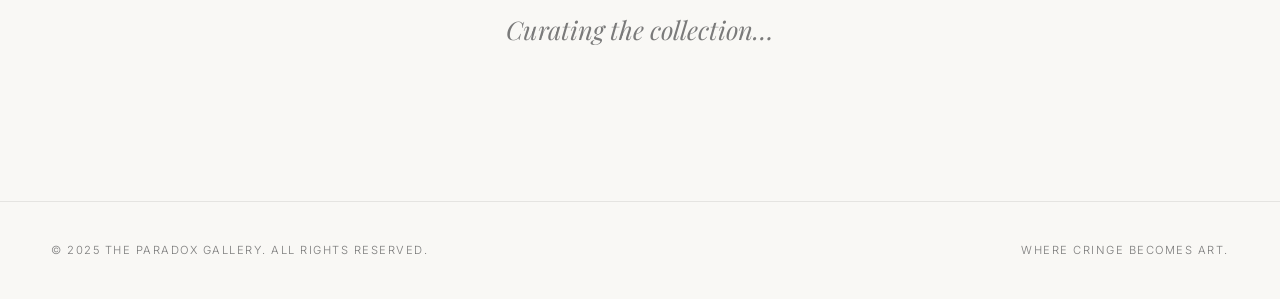
==== commit 175d8072: "Update index.html" ====
--- a/index.html
+++ b/index.html
@@ -99,6 +99,22 @@
           the gallery where the awkward, the absurd, and the audacious 
           find their rightful place on the wall."
         </p>
+      </div>
+    </section>
+
+    <section class="cjp-banner-section anim-content">
+      <div class="container">
+        <div class="cjp-hero-banner">
+          <div class="cjp-banner-overlay">
+            <div class="cjp-banner-text">
+              <h4>The Voice of the Unheard.</h4>
+              <p>We refuse to be polished. We refuse to be quiet. The Paradox Gallery officially stands with the movement.</p>
+            </div>
+            <a href="https://cockroachjantaparty.org/" target="_blank" rel="noopener noreferrer" class="cjp-banner-btn">
+              JOIN THE PARTY &rarr;
+            </a>
+          </div>
+        </div>
       </div>
     </section>
 
--- a/css/global.css
+++ b/css/global.css
@@ -567,3 +567,69 @@
   #mobile-drawer { display: none !important; }
   #drawer-overlay { display: none !important; }
 }
+/* ==========================================================
+   CJP SOLIDARITY ALERT BAR (Top Banner)
+   ========================================================== */
+.cjp-alert-bar {
+    position: fixed;
+    top: 0;
+    left: 0;
+    width: 100%;
+    height: 40px;
+    background-color: var(--ink); /* Dark black/brown */
+    color: var(--canvas); /* Cream color for text */
+    display: flex;
+    align-items: center;
+    justify-content: center;
+    font-family: var(--font-sans);
+    font-size: 0.65rem;
+    letter-spacing: 1.5px;
+    text-transform: uppercase;
+    z-index: 2000;
+    padding: 0 1rem;
+}
+
+.cjp-alert-text {
+    opacity: 0.9;
+}
+
+.cjp-alert-link {
+    color: #C84B31; /* CJP Signature Rust Orange Color */
+    font-weight: 600;
+    margin-left: 8px;
+    text-decoration: none;
+    transition: opacity 0.2s var(--ease-luxury);
+    display: inline-flex;
+    align-items: center;
+    gap: 4px;
+}
+
+.cjp-alert-link:hover {
+    opacity: 0.7;
+    text-decoration: underline;
+    text-underline-offset: 3px;
+}
+
+/* Shift existing fixed elements down by 40px to make room for the bar */
+#navbar {
+    top: 40px !important;
+}
+
+#mobile-drawer {
+    top: 40px !important;
+}
+
+.page-wrapper, .about-page-wrapper {
+    padding-top: calc(var(--nav-height) + 40px) !important;
+}
+
+/* Mobile responsive text adjustments */
+@media (max-width: 640px) {
+    .cjp-alert-bar {
+        font-size: 0.55rem;
+        letter-spacing: 1px;
+    }
+    .cjp-alert-text-long {
+        display: none; /* Hide longer text on small screens */
+    }
+}
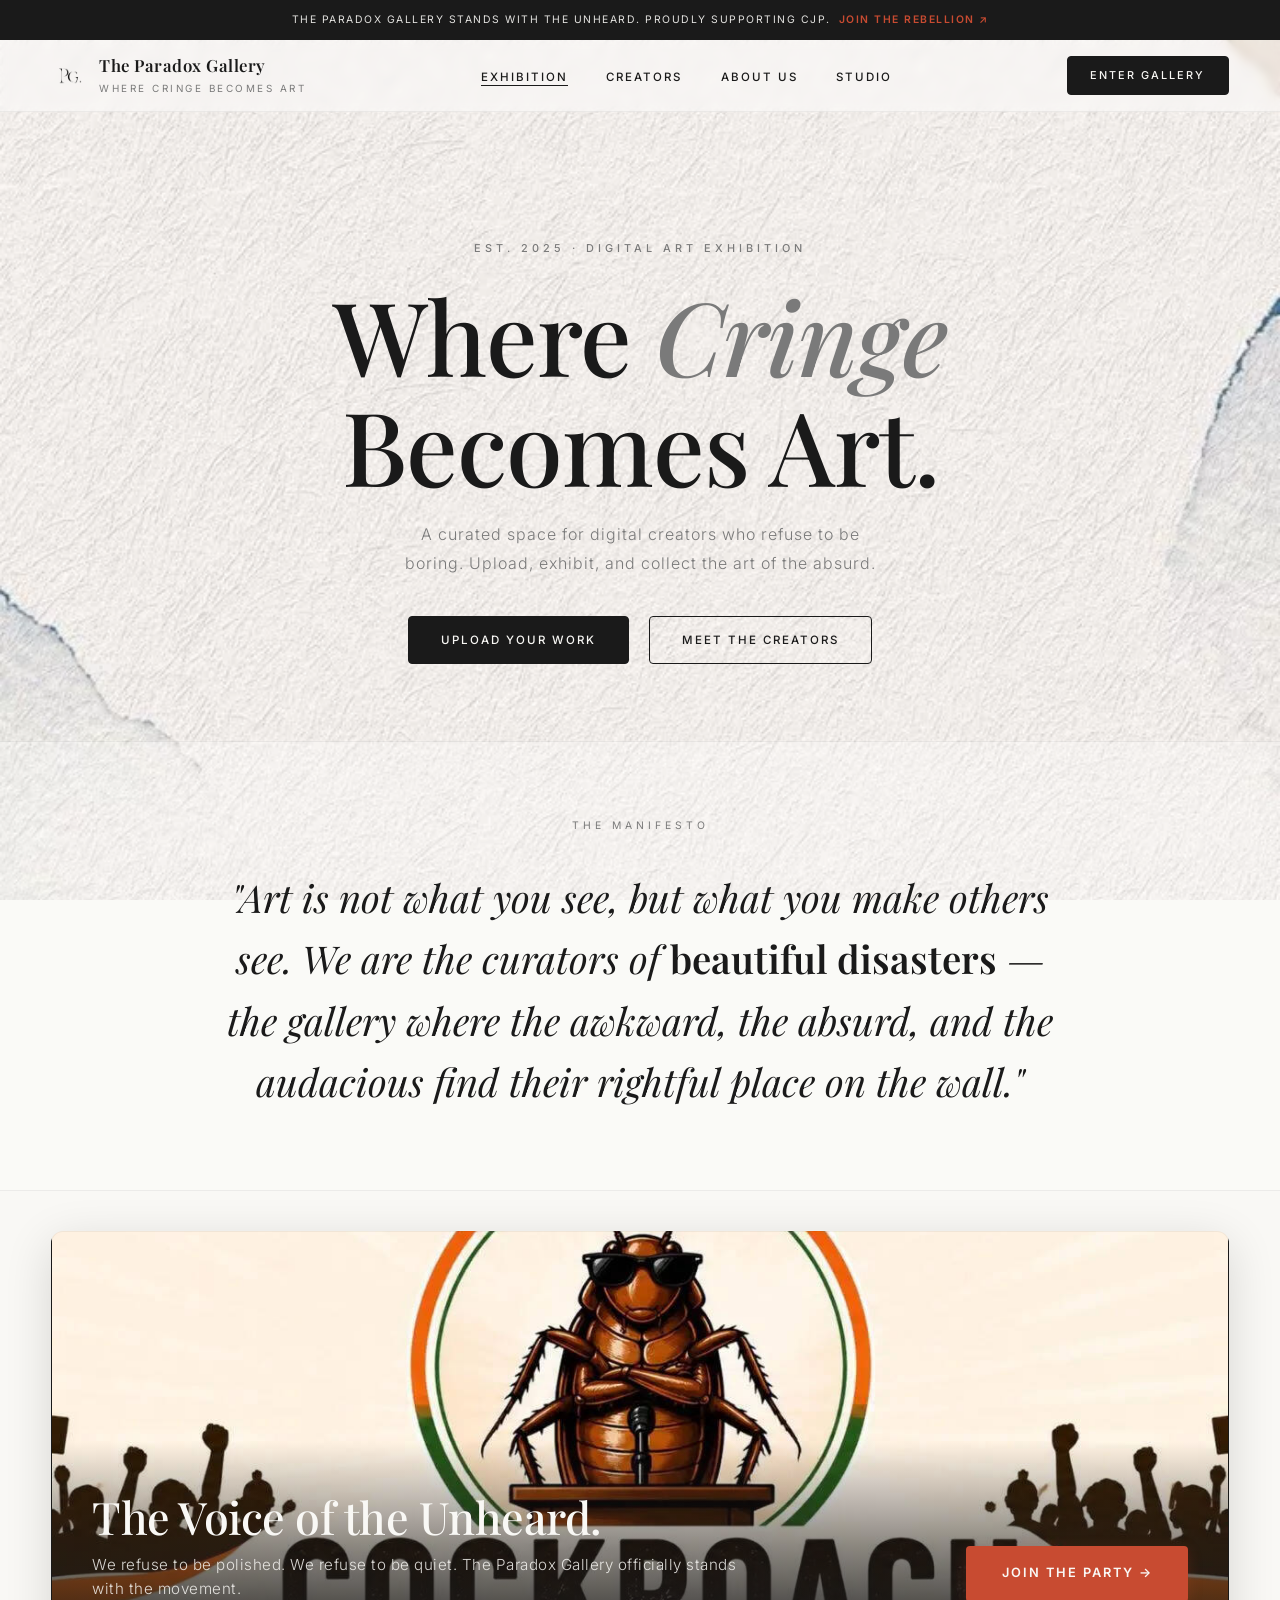
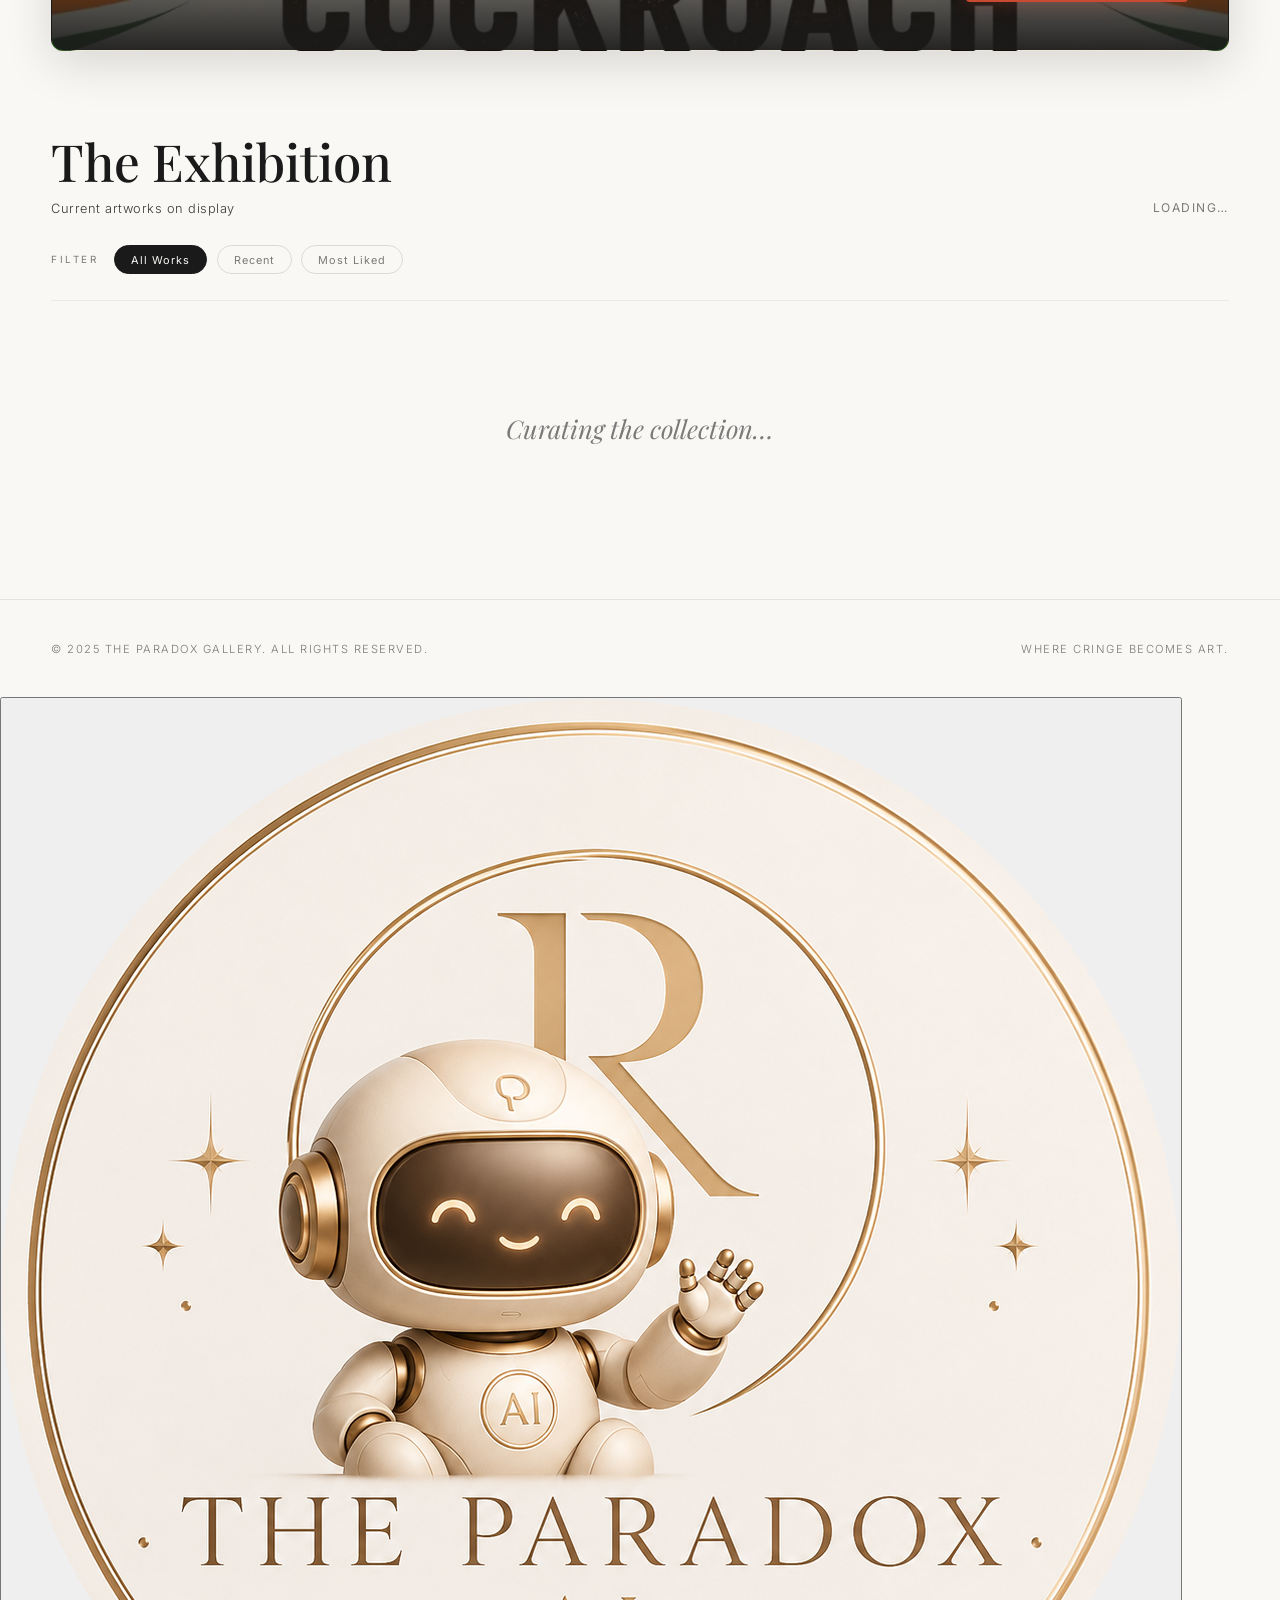
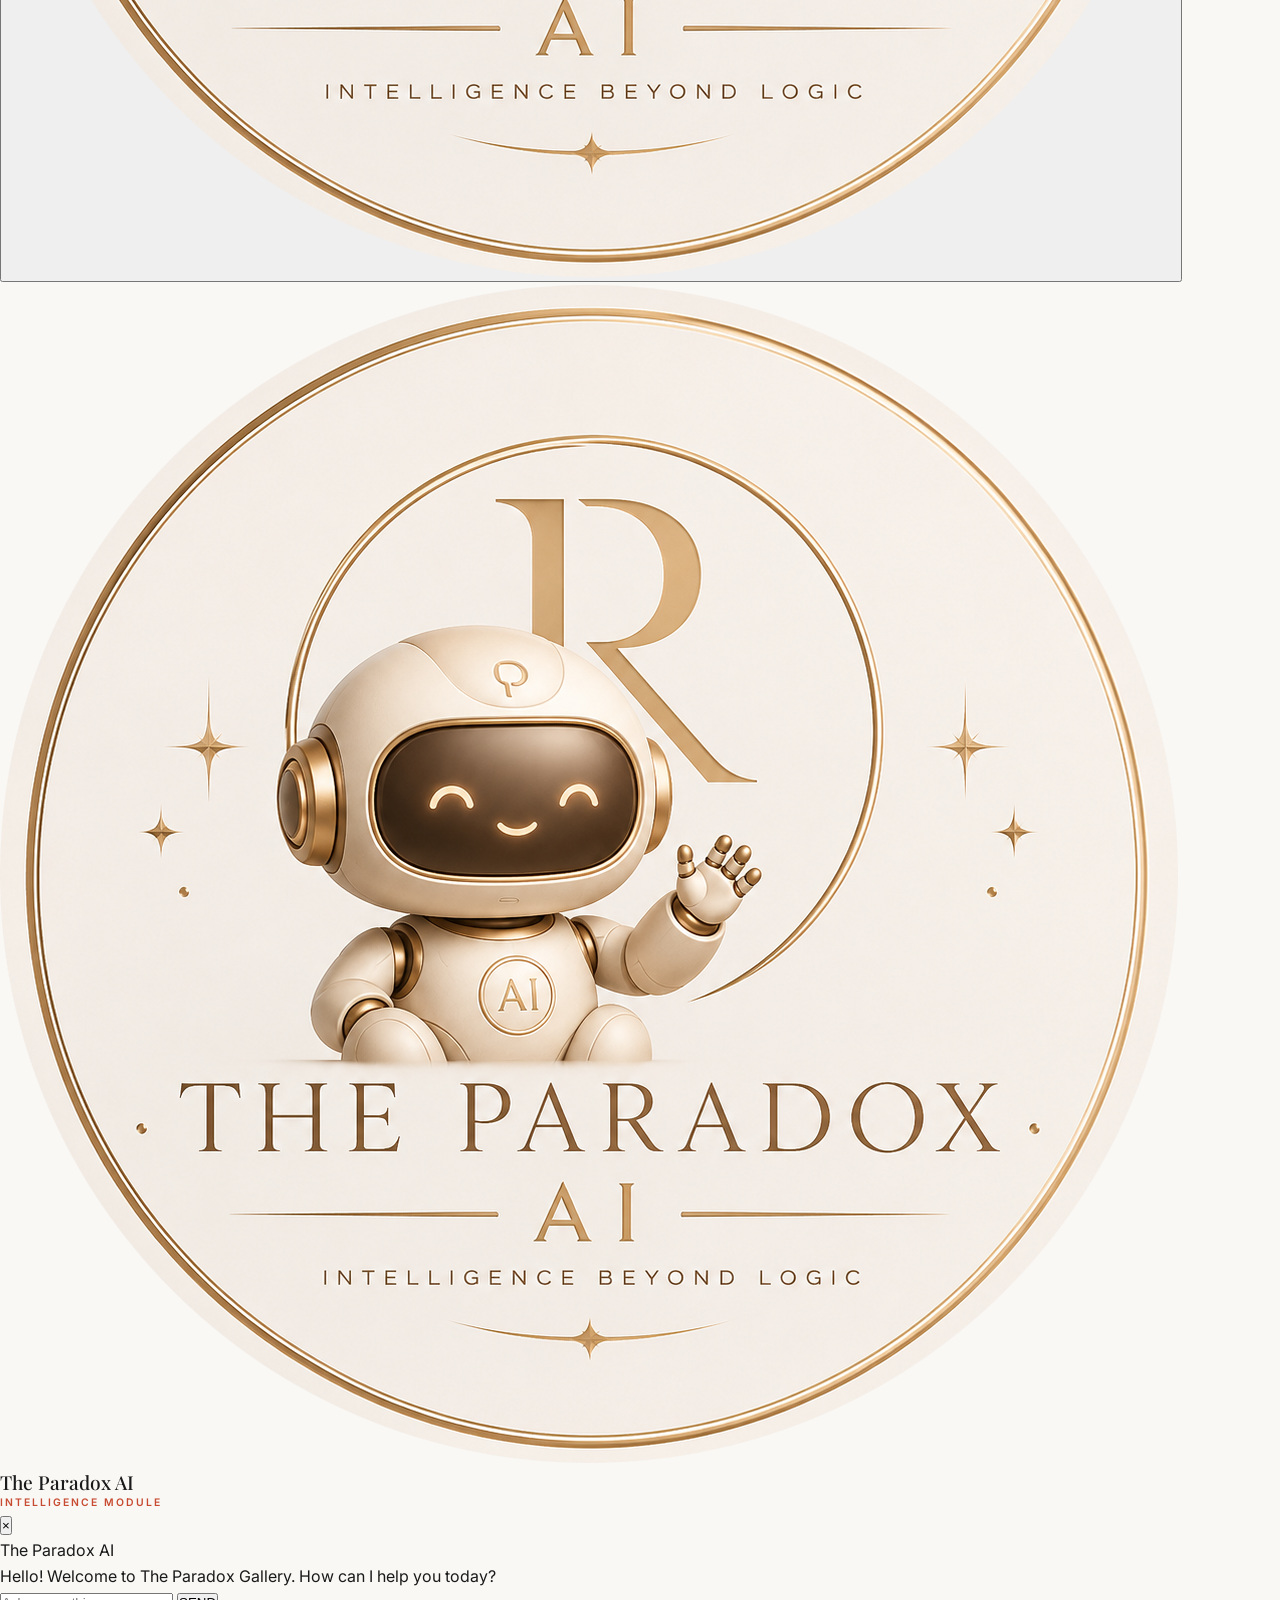
==== commit 25fc7893: "Update index.html" ====
--- a/index.html
+++ b/index.html
@@ -192,6 +192,38 @@
     <p>© 2025 The Paradox Gallery. All rights reserved.</p>
     <p>Where Cringe Becomes Art.</p>
   </footer>
+    <button id="ai-fab" class="ai-floating-btn" aria-label="Chat with The Paradox AI">
+      <img src="assets/ai-logo.png" alt="Paradox AI" />
+  </button>
+
+  <div id="ai-drawer" class="ai-drawer">
+      <div class="ai-drawer-header">
+          <div class="ai-brand-header">
+              <img src="assets/ai-logo.png" alt="The Paradox AI Logo" class="ai-header-logo" />
+              <div>
+                  <h3 style="font-family: var(--font-serif); font-weight: 500; font-size: 1.2rem; color: var(--ink);">The Paradox AI</h3>
+                  <p style="font-family: var(--font-sans); font-size: 0.65rem; letter-spacing: 2px; text-transform: uppercase; color: #C84B31; font-weight: 600;">Intelligence Module</p>
+              </div>
+          </div>
+          <button id="ai-drawer-close" class="ai-close-btn">&times;</button>
+      </div>
+      
+      <div class="ai-chat-box" id="ai-chat-box">
+          <div class="ai-message-wrapper wrapper-ai">
+              <span class="ai-message-sender">The Paradox AI</span>
+              <div class="ai-message msg-ai">
+                  Hello! Welcome to The Paradox Gallery. How can I help you today?
+              </div>
+          </div>
+      </div>
+
+      <div class="ai-input-area">
+          <input type="text" id="ai-chat-input" placeholder="Ask me anything..." autocomplete="off">
+          <button id="ai-send-btn">SEND</button>
+      </div>
+  </div>
+  <div id="ai-drawer-overlay"></div>
+  
 
   <!-- =============================================
        SCRIPTS
@@ -499,6 +531,160 @@
     document.addEventListener('DOMContentLoaded', () => {
       waitForDB(loadGallery);
     });
+        // ==========================================
+    // THE PARADOX AI - DRAWER & LOGIC
+    // ==========================================
+    const aiFab = document.getElementById('ai-fab');
+    const aiDrawer = document.getElementById('ai-drawer');
+    const aiOverlay = document.getElementById('ai-drawer-overlay');
+    const aiCloseBtn = document.getElementById('ai-drawer-close');
+    const aiInput = document.getElementById('ai-chat-input');
+    const aiSendBtn = document.getElementById('ai-send-btn');
+    const aiChatBox = document.getElementById('ai-chat-box');
+    
+    // Yahan tumhara current backend URL hai
+    const AI_API_URL = "https://paradox-gallery-backend.vercel.app/api/chat";
+    let aiChatHistory = [];
+
+    // Open/Close Drawer Logic
+    const toggleAiDrawer = () => {
+        aiDrawer.classList.toggle('active');
+        aiOverlay.classList.toggle('active');
+        if (aiDrawer.classList.contains('active')) aiInput.focus();
+    };
+
+    aiFab.addEventListener('click', toggleAiDrawer);
+    aiCloseBtn.addEventListener('click', toggleAiDrawer);
+    aiOverlay.addEventListener('click', toggleAiDrawer);
+
+    // Send on Enter
+    aiInput.addEventListener('keypress', (e) => {
+        if (e.key === 'Enter') handleAiSend();
+    });
+    aiSendBtn.addEventListener('click', handleAiSend);
+
+    async function handleAiSend() {
+        const userText = aiInput.value.trim();
+        if (!userText) return;
+
+        // 1. User Message Add karo
+        appendAiMessage(userText, 'wrapper-user', 'msg-user', 'You');
+        aiInput.value = '';
+
+        // 2. Input Lock (Disable)
+        aiInput.disabled = true;
+        aiSendBtn.disabled = true;
+
+        // 3. Typing Indicator
+        const typingId = 'typing-' + Date.now();
+        appendTypingIndicator(typingId);
+
+        try {
+            // 4. Fetch to Vercel API
+            const response = await fetch(AI_API_URL, {
+                method: "POST",
+                headers: { "Content-Type": "application/json" },
+                body: JSON.stringify({ message: userText, history: aiChatHistory })
+            });
+
+            const data = await response.json();
+            document.getElementById(typingId).remove(); // Remove indicator
+
+            if (response.ok) {
+                let cssClass = "msg-ai";
+                if (data.is_exhausted) cssClass += " msg-support";
+                
+                await aiTypewriterEffect(data.reply, "wrapper-ai", cssClass, "The Paradox AI");
+                
+                // Update Memory
+                aiChatHistory.push({ role: "user", parts: [{ text: userText }] });
+                aiChatHistory.push({ role: "model", parts: [{ text: data.reply }] });
+            } else {
+                appendAiMessage("System Error: Connection disrupted.", 'wrapper-ai', 'msg-ai msg-support', "System");
+            }
+        } catch (error) {
+            document.getElementById(typingId).remove();
+            appendAiMessage("Network Error: Unable to reach AI core.", 'wrapper-ai', 'msg-ai msg-support', "System");
+        } finally {
+            // 5. Unlock Input
+            aiInput.disabled = false;
+            aiSendBtn.disabled = false;
+            aiInput.focus();
+        }
+    }
+
+    function appendAiMessage(text, wrapperClass, msgClass, senderName) {
+        const wrapperDiv = document.createElement("div");
+        wrapperDiv.className = `ai-message-wrapper ${wrapperClass}`;
+        wrapperDiv.innerHTML = `
+            <span class="ai-message-sender">${senderName}</span>
+            <div class="ai-message ${msgClass}">${escapeHtml(text)}</div>
+        `;
+        aiChatBox.appendChild(wrapperDiv);
+        aiChatBox.scrollTop = aiChatBox.scrollHeight;
+    }
+
+    function appendTypingIndicator(id) {
+        const wrapperDiv = document.createElement("div");
+        wrapperDiv.className = `ai-message-wrapper wrapper-ai`;
+        wrapperDiv.id = id;
+        wrapperDiv.innerHTML = `
+            <span class="ai-message-sender">The Paradox AI</span>
+            <div class="ai-typing-indicator">Analyzing...</div>
+        `;
+        aiChatBox.appendChild(wrapperDiv);
+        aiChatBox.scrollTop = aiChatBox.scrollHeight;
+    }
+
+    // Professional Typewriter + Hover-to-Copy Button
+    function aiTypewriterEffect(text, wrapperClass, msgClass, senderName) {
+        return new Promise((resolve) => {
+            const wrapperDiv = document.createElement("div");
+            wrapperDiv.className = `ai-message-wrapper ${wrapperClass}`;
+            
+            const senderSpan = document.createElement("span");
+            senderSpan.className = "ai-message-sender";
+            senderSpan.innerText = senderName;
+            
+            const msgDiv = document.createElement("div");
+            msgDiv.className = `ai-message ${msgClass}`;
+            
+            // Hover-to-Copy Button Element
+            const copyBtn = document.createElement("button");
+            copyBtn.className = "ai-copy-btn";
+            copyBtn.innerText = "[ COPY ]";
+            copyBtn.onclick = () => {
+                navigator.clipboard.writeText(text);
+                copyBtn.innerText = "[ COPIED ✓ ]";
+                copyBtn.style.background = "#C84B31";
+                setTimeout(() => {
+                    copyBtn.innerText = "[ COPY ]";
+                    copyBtn.style.background = "#1A1A1A";
+                }, 2000);
+            };
+
+            wrapperDiv.appendChild(senderSpan);
+            wrapperDiv.appendChild(msgDiv);
+            wrapperDiv.appendChild(copyBtn); // Inject Copy button
+            aiChatBox.appendChild(wrapperDiv);
+            
+            let i = 0;
+            const speed = 12; // Fast typing speed
+
+            function type() {
+                if (i < text.length) {
+                    msgDiv.innerHTML += text.charAt(i);
+                    i++;
+                    aiChatBox.scrollTop = aiChatBox.scrollHeight;
+                    setTimeout(type, speed);
+                } else {
+                    resolve();
+                }
+            }
+            type();
+        });
+        }
+      
   </script>
 
 </body>
--- a/css/gallery.css
+++ b/css/gallery.css
@@ -646,3 +646,91 @@
     grid-template-columns: 1fr;
   }
 }
+/* ----------------------------------------------------------
+   CJP HERO BANNER (Between Manifesto and Gallery)
+   ---------------------------------------------------------- */
+.cjp-banner-section {
+  padding: 2.5rem 0 1rem; /* Upar manifesto se thodi duri */
+}
+
+.cjp-hero-banner {
+  position: relative;
+  width: 100%;
+  border-radius: var(--radius-lg);
+  overflow: hidden;
+  /* Yahan image set hai, agar cjp.png choti ho to us hisaab se adjust karega */
+  background: url('../assets/cjp.png') center/cover no-repeat;
+  background-color: var(--ink); 
+  min-height: 420px;
+  display: flex;
+  align-items: flex-end;
+  box-shadow: var(--shadow-lift);
+  border: 1px solid rgba(0,0,0,0.05);
+}
+
+/* Premium Dark Gradient Overlay from bottom */
+.cjp-banner-overlay {
+  width: 100%;
+  background: linear-gradient(to top, rgba(26, 26, 26, 0.95) 0%, rgba(26, 26, 26, 0.5) 50%, transparent 100%);
+  padding: 3rem 2.5rem;
+  display: flex;
+  align-items: flex-end;
+  justify-content: space-between;
+  flex-wrap: wrap;
+  gap: 1.5rem;
+}
+
+.cjp-banner-text {
+  max-width: 650px;
+}
+
+.cjp-banner-text h4 {
+  font-family: var(--font-serif);
+  font-size: clamp(1.8rem, 4vw, 2.8rem);
+  color: #F9F8F5; 
+  margin-bottom: 0.6rem;
+  letter-spacing: -0.5px;
+}
+
+.cjp-banner-text p {
+  font-family: var(--font-sans);
+  font-size: 0.95rem;
+  color: rgba(249, 248, 245, 0.85);
+  line-height: 1.6;
+  letter-spacing: 0.5px;
+}
+
+.cjp-banner-btn {
+  background: #C84B31; /* CJP Official Orange */
+  color: #F9F8F5;
+  font-family: var(--font-sans);
+  font-size: 0.8rem;
+  font-weight: 600;
+  letter-spacing: 2px;
+  text-transform: uppercase;
+  padding: 1.1rem 2.2rem;
+  border-radius: var(--radius);
+  text-decoration: none;
+  transition: all 0.3s var(--ease-luxury);
+  white-space: nowrap;
+  box-shadow: 0 4px 15px rgba(200, 75, 49, 0.2);
+}
+
+.cjp-banner-btn:hover {
+  background: #F9F8F5;
+  color: #C84B31;
+  transform: translateY(-4px);
+  box-shadow: 0 8px 25px rgba(200, 75, 49, 0.35);
+}
+
+/* Mobile Adjustments */
+@media (max-width: 768px) {
+  .cjp-hero-banner {
+    min-height: 320px;
+  }
+  .cjp-banner-overlay {
+    flex-direction: column;
+    align-items: flex-start;
+    padding: 2rem 1.5rem;
+  }
+}
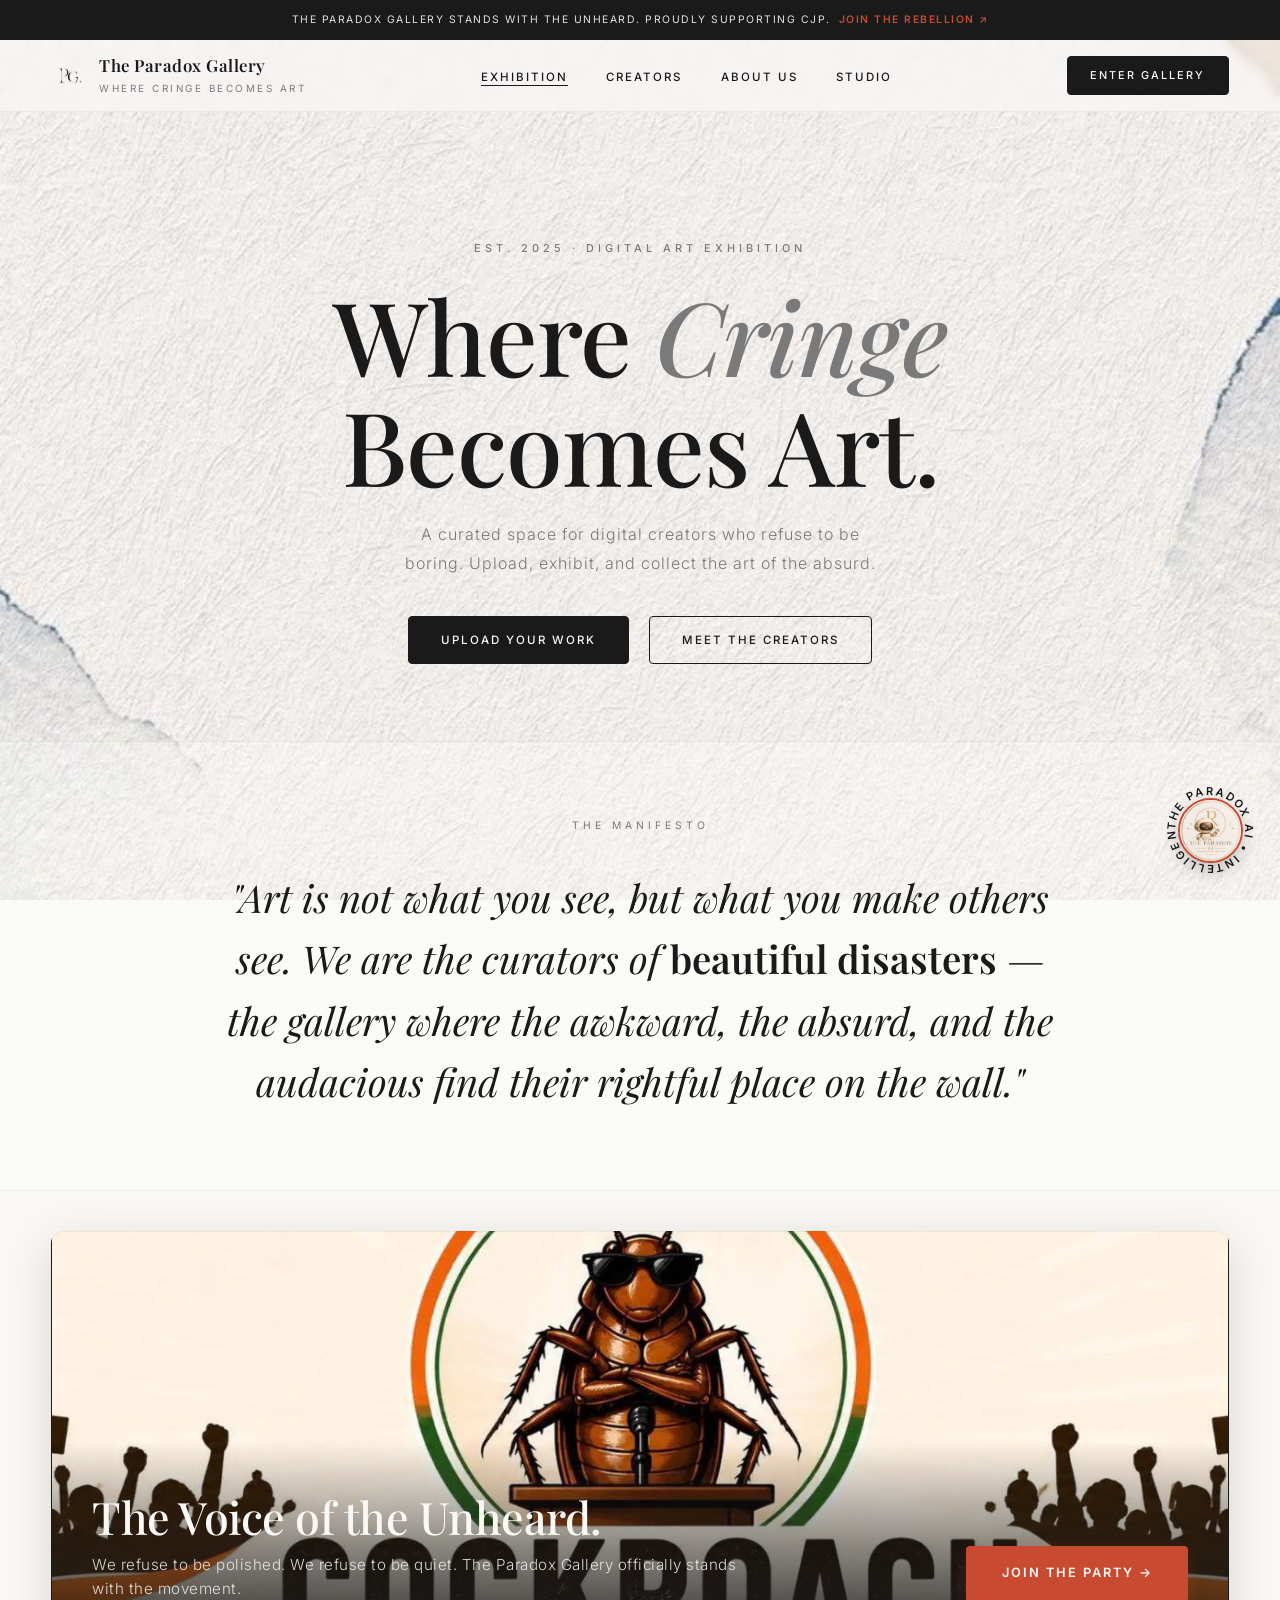
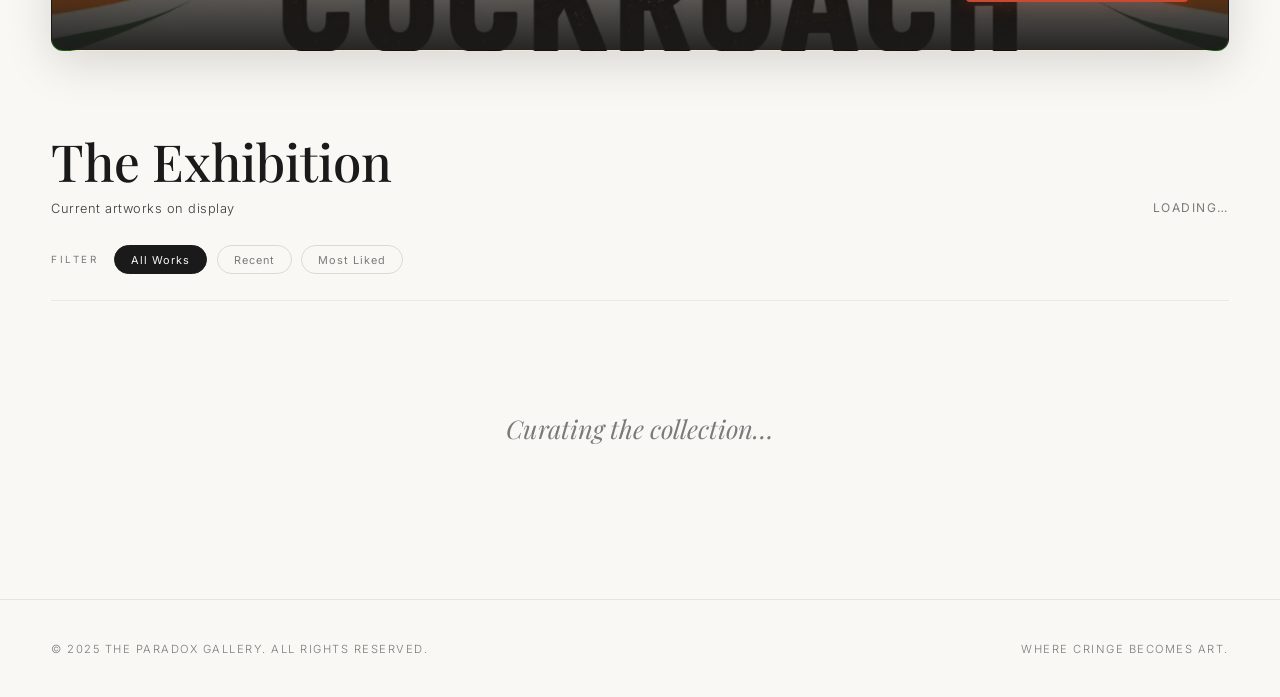
==== commit dd683b99: "Add files via upload" ====
--- a/index.html
+++ b/index.html
@@ -192,20 +192,30 @@
     <p>© 2025 The Paradox Gallery. All rights reserved.</p>
     <p>Where Cringe Becomes Art.</p>
   </footer>
-    <button id="ai-fab" class="ai-floating-btn" aria-label="Chat with The Paradox AI">
-      <img src="assets/ai-logo.png" alt="Paradox AI" />
-  </button>
-
-  <div id="ai-drawer" class="ai-drawer">
-      <div class="ai-drawer-header">
+     <div class="ai-fab-container">
+      <svg class="ai-rotating-text" viewBox="0 0 100 100">
+          <path id="circle-path" d="M 50,50 m -35,0 a 35,35 0 1,1 70,0 a 35,35 0 1,1 -70,0" fill="none" />
+          <text>
+              <textPath href="#circle-path" startOffset="0%">THE PARADOX AI • INTELLIGENCE BEYOND LOGIC • </textPath>
+          </text>
+      </svg>
+      <button id="ai-fab" class="ai-floating-btn" aria-label="Chat with The Paradox AI">
+          <img src="assets/ai-logo.png" alt="Paradox AI Logo" />
+      </button>
+  </div>
+
+  <div id="ai-modal-overlay"></div>
+
+  <div id="ai-modal" class="ai-glass-modal">
+      <div class="ai-modal-header">
           <div class="ai-brand-header">
-              <img src="assets/ai-logo.png" alt="The Paradox AI Logo" class="ai-header-logo" />
+              <img src="assets/ai-logo.png" alt="The Paradox AI" class="ai-header-logo" />
               <div>
-                  <h3 style="font-family: var(--font-serif); font-weight: 500; font-size: 1.2rem; color: var(--ink);">The Paradox AI</h3>
-                  <p style="font-family: var(--font-sans); font-size: 0.65rem; letter-spacing: 2px; text-transform: uppercase; color: #C84B31; font-weight: 600;">Intelligence Module</p>
+                  <h3 style="font-family: var(--font-serif); font-weight: 600; font-size: 1.1rem; color: #1A1A1A;">The Paradox AI</h3>
+                  <p style="font-family: var(--font-sans); font-size: 0.65rem; letter-spacing: 1px; color: #C84B31; font-weight: 600; text-transform: uppercase;">Intelligence Module</p>
               </div>
           </div>
-          <button id="ai-drawer-close" class="ai-close-btn">&times;</button>
+          <button id="ai-close-btn" class="ai-close-btn">&times;</button>
       </div>
       
       <div class="ai-chat-box" id="ai-chat-box">
@@ -219,18 +229,22 @@
 
       <div class="ai-input-area">
           <input type="text" id="ai-chat-input" placeholder="Ask me anything..." autocomplete="off">
-          <button id="ai-send-btn">SEND</button>
+          <button id="ai-send-btn">
+              <svg width="20" height="20" viewBox="0 0 24 24" fill="none" stroke="currentColor" stroke-width="2" stroke-linecap="round" stroke-linejoin="round"><line x1="22" y1="2" x2="11" y2="13"></line><polygon points="22 2 15 22 11 13 2 9 22 2"></polygon></svg>
+          </button>
       </div>
   </div>
-  <div id="ai-drawer-overlay"></div>
+
   
 
   <!-- =============================================
        SCRIPTS
        ============================================= -->
-  <script src="js/ui.js" type="module"></script>
+   <script src="js/ui.js" type="module"></script>
   <script src="js/auth.js" type="module"></script>
   <script src="js/database.js" type="module"></script>
+  
+  <script src="js/chat.js"></script>
 
   <script type="module">
     // Wait for modules to load
@@ -531,160 +545,7 @@
     document.addEventListener('DOMContentLoaded', () => {
       waitForDB(loadGallery);
     });
-        // ==========================================
-    // THE PARADOX AI - DRAWER & LOGIC
-    // ==========================================
-    const aiFab = document.getElementById('ai-fab');
-    const aiDrawer = document.getElementById('ai-drawer');
-    const aiOverlay = document.getElementById('ai-drawer-overlay');
-    const aiCloseBtn = document.getElementById('ai-drawer-close');
-    const aiInput = document.getElementById('ai-chat-input');
-    const aiSendBtn = document.getElementById('ai-send-btn');
-    const aiChatBox = document.getElementById('ai-chat-box');
-    
-    // Yahan tumhara current backend URL hai
-    const AI_API_URL = "https://paradox-gallery-backend.vercel.app/api/chat";
-    let aiChatHistory = [];
-
-    // Open/Close Drawer Logic
-    const toggleAiDrawer = () => {
-        aiDrawer.classList.toggle('active');
-        aiOverlay.classList.toggle('active');
-        if (aiDrawer.classList.contains('active')) aiInput.focus();
-    };
-
-    aiFab.addEventListener('click', toggleAiDrawer);
-    aiCloseBtn.addEventListener('click', toggleAiDrawer);
-    aiOverlay.addEventListener('click', toggleAiDrawer);
-
-    // Send on Enter
-    aiInput.addEventListener('keypress', (e) => {
-        if (e.key === 'Enter') handleAiSend();
-    });
-    aiSendBtn.addEventListener('click', handleAiSend);
-
-    async function handleAiSend() {
-        const userText = aiInput.value.trim();
-        if (!userText) return;
-
-        // 1. User Message Add karo
-        appendAiMessage(userText, 'wrapper-user', 'msg-user', 'You');
-        aiInput.value = '';
-
-        // 2. Input Lock (Disable)
-        aiInput.disabled = true;
-        aiSendBtn.disabled = true;
-
-        // 3. Typing Indicator
-        const typingId = 'typing-' + Date.now();
-        appendTypingIndicator(typingId);
-
-        try {
-            // 4. Fetch to Vercel API
-            const response = await fetch(AI_API_URL, {
-                method: "POST",
-                headers: { "Content-Type": "application/json" },
-                body: JSON.stringify({ message: userText, history: aiChatHistory })
-            });
-
-            const data = await response.json();
-            document.getElementById(typingId).remove(); // Remove indicator
-
-            if (response.ok) {
-                let cssClass = "msg-ai";
-                if (data.is_exhausted) cssClass += " msg-support";
-                
-                await aiTypewriterEffect(data.reply, "wrapper-ai", cssClass, "The Paradox AI");
-                
-                // Update Memory
-                aiChatHistory.push({ role: "user", parts: [{ text: userText }] });
-                aiChatHistory.push({ role: "model", parts: [{ text: data.reply }] });
-            } else {
-                appendAiMessage("System Error: Connection disrupted.", 'wrapper-ai', 'msg-ai msg-support', "System");
-            }
-        } catch (error) {
-            document.getElementById(typingId).remove();
-            appendAiMessage("Network Error: Unable to reach AI core.", 'wrapper-ai', 'msg-ai msg-support', "System");
-        } finally {
-            // 5. Unlock Input
-            aiInput.disabled = false;
-            aiSendBtn.disabled = false;
-            aiInput.focus();
-        }
-    }
-
-    function appendAiMessage(text, wrapperClass, msgClass, senderName) {
-        const wrapperDiv = document.createElement("div");
-        wrapperDiv.className = `ai-message-wrapper ${wrapperClass}`;
-        wrapperDiv.innerHTML = `
-            <span class="ai-message-sender">${senderName}</span>
-            <div class="ai-message ${msgClass}">${escapeHtml(text)}</div>
-        `;
-        aiChatBox.appendChild(wrapperDiv);
-        aiChatBox.scrollTop = aiChatBox.scrollHeight;
-    }
-
-    function appendTypingIndicator(id) {
-        const wrapperDiv = document.createElement("div");
-        wrapperDiv.className = `ai-message-wrapper wrapper-ai`;
-        wrapperDiv.id = id;
-        wrapperDiv.innerHTML = `
-            <span class="ai-message-sender">The Paradox AI</span>
-            <div class="ai-typing-indicator">Analyzing...</div>
-        `;
-        aiChatBox.appendChild(wrapperDiv);
-        aiChatBox.scrollTop = aiChatBox.scrollHeight;
-    }
-
-    // Professional Typewriter + Hover-to-Copy Button
-    function aiTypewriterEffect(text, wrapperClass, msgClass, senderName) {
-        return new Promise((resolve) => {
-            const wrapperDiv = document.createElement("div");
-            wrapperDiv.className = `ai-message-wrapper ${wrapperClass}`;
-            
-            const senderSpan = document.createElement("span");
-            senderSpan.className = "ai-message-sender";
-            senderSpan.innerText = senderName;
-            
-            const msgDiv = document.createElement("div");
-            msgDiv.className = `ai-message ${msgClass}`;
-            
-            // Hover-to-Copy Button Element
-            const copyBtn = document.createElement("button");
-            copyBtn.className = "ai-copy-btn";
-            copyBtn.innerText = "[ COPY ]";
-            copyBtn.onclick = () => {
-                navigator.clipboard.writeText(text);
-                copyBtn.innerText = "[ COPIED ✓ ]";
-                copyBtn.style.background = "#C84B31";
-                setTimeout(() => {
-                    copyBtn.innerText = "[ COPY ]";
-                    copyBtn.style.background = "#1A1A1A";
-                }, 2000);
-            };
-
-            wrapperDiv.appendChild(senderSpan);
-            wrapperDiv.appendChild(msgDiv);
-            wrapperDiv.appendChild(copyBtn); // Inject Copy button
-            aiChatBox.appendChild(wrapperDiv);
-            
-            let i = 0;
-            const speed = 12; // Fast typing speed
-
-            function type() {
-                if (i < text.length) {
-                    msgDiv.innerHTML += text.charAt(i);
-                    i++;
-                    aiChatBox.scrollTop = aiChatBox.scrollHeight;
-                    setTimeout(type, speed);
-                } else {
-                    resolve();
-                }
-            }
-            type();
-        });
-        }
-      
+
   </script>
 
 </body>
--- a/css/global.css
+++ b/css/global.css
@@ -633,3 +633,297 @@
         display: none; /* Hide longer text on small screens */
     }
 }
+/* ==========================================================
+   THE PARADOX AI - PREMIUM GLASS MODAL & ROTATING FAB
+   ========================================================== */
+
+/* Floating Button Container (Bottom Left) */
+.ai-fab-container {
+    position: fixed;
+    bottom: 20px;  /* Screen ke ekdum neeche */
+    right: 20px;    /* Ekdum strictly left corner mein */
+    width: 100px;
+    height: 100px;
+    z-index: 9998;
+    display: flex;
+    align-items: center;
+    justify-content: center;
+}
+
+
+/* Rotating Circular Text */
+.ai-rotating-text {
+    position: absolute;
+    width: 100%;
+    height: 100%;
+    animation: rotateText 15s linear infinite;
+    pointer-events: none; /* Taki click button par hi ho */
+}
+
+.ai-rotating-text text {
+    font-family: var(--font-sans), sans-serif;
+    font-size: 11px;
+    font-weight: 600;
+    fill: #1A1A1A; /* Text color */
+    letter-spacing: 2px;
+}
+
+@keyframes rotateText {
+    0% { transform: rotate(0deg); }
+    100% { transform: rotate(360deg); }
+}
+
+/* Floating Action Button with Breathing Animation */
+.ai-floating-btn {
+    position: absolute;
+    width: 65px;
+    height: 65px;
+    border-radius: 50%;
+    background: #F9F8F5;
+    border: 2px solid #C84B31; /* Subtle orange ring */
+    box-shadow: 0 8px 20px rgba(0,0,0,0.2);
+    cursor: pointer;
+    display: flex;
+    align-items: center;
+    justify-content: center;
+    overflow: hidden;
+    transition: transform 0.3s;
+}
+
+.ai-floating-btn img {
+    width: 100%;
+    height: 100%;
+    object-fit: cover;
+}
+
+.ai-floating-btn:hover {
+    transform: scale(1.1);
+    animation-play-state: paused;
+}
+
+@keyframes floatBreathing {
+    0% { transform: translateY(0px); box-shadow: 0 8px 20px rgba(0,0,0,0.2); }
+    50% { transform: translateY(-8px); box-shadow: 0 12px 25px rgba(200, 75, 49, 0.3); }
+    100% { transform: translateY(0px); box-shadow: 0 8px 20px rgba(0,0,0,0.2); }
+}
+
+/* Overlay */
+#ai-modal-overlay {
+    position: fixed;
+    inset: 0;
+    background: rgba(0, 0, 0, 0.3);
+    z-index: 9999;
+    opacity: 0;
+    pointer-events: none;
+    transition: opacity 0.3s ease;
+}
+
+#ai-modal-overlay.active {
+    opacity: 1;
+    pointer-events: all;
+}
+
+/* Premium Glass Modal */
+.ai-glass-modal {
+    position: fixed;
+    bottom: 120px;
+    left: 25px; /* Aligned with FAB */
+    width: 380px;
+    max-width: calc(100vw - 50px);
+    height: 600px;
+    max-height: 75vh; /* Prevents desktop breaking/squishing */
+    background: rgba(249, 248, 245, 0.85); /* Frosted Cream */
+    backdrop-filter: blur(5px);
+    -webkit-backdrop-filter: blur(5px);
+    border: 1px solid rgba(255, 255, 255, 0.4);
+    border-radius: 20px;
+    box-shadow: 0 20px 40px rgba(0,0,0,0.15);
+    z-index: 10000;
+    display: flex;
+    flex-direction: column;
+    
+    /* Animation initial state */
+    opacity: 0;
+    transform: translateY(20px) scale(0.95);
+    pointer-events: none;
+    transition: all 0.4s cubic-bezier(0.175, 0.885, 0.32, 1.275);
+}
+
+.ai-glass-modal.active {
+    opacity: 1;
+    transform: translateY(0) scale(1);
+    pointer-events: all;
+}
+
+/* Modal Header */
+.ai-modal-header {
+    padding: 18px 20px;
+    display: flex;
+    justify-content: space-between;
+    align-items: center;
+    border-bottom: 1px solid rgba(0,0,0,0.08);
+}
+
+.ai-brand-header {
+    display: flex;
+    align-items: center;
+    gap: 12px;
+}
+
+.ai-header-logo {
+    width: 40px;
+    height: 40px;
+    border-radius: 50%;
+    border: 1px solid rgba(0,0,0,0.1);
+}
+
+.ai-close-btn {
+    background: none;
+    border: none;
+    font-size: 1.8rem;
+    color: #1A1A1A;
+    cursor: pointer;
+    transition: opacity 0.2s;
+}
+
+.ai-close-btn:hover { opacity: 0.5; }
+
+/* Chat Box */
+.ai-chat-box {
+    flex: 1;
+    padding: 20px;
+    overflow-y: auto;
+    display: flex;
+    flex-direction: column;
+    gap: 20px;
+}
+
+.ai-message-wrapper {
+    display: flex;
+    flex-direction: column;
+    max-width: 88%;
+    position: relative;
+}
+
+.ai-message-wrapper.wrapper-user { align-self: flex-end; align-items: flex-end; }
+.ai-message-wrapper.wrapper-ai { align-self: flex-start; align-items: flex-start; }
+
+.ai-message-sender {
+    font-family: var(--font-sans);
+    font-size: 0.65rem;
+    letter-spacing: 1px;
+    text-transform: uppercase;
+    color: #666666;
+    margin-bottom: 5px;
+}
+
+.ai-message {
+    padding: 12px 16px;
+    font-family: var(--font-sans);
+    font-size: 0.9rem;
+    line-height: 1.5;
+    border-radius: 12px;
+}
+
+.msg-user {
+    background: #1A1A1A;
+    color: #F9F8F5;
+    border-bottom-right-radius: 4px;
+}
+
+.msg-ai {
+    background: rgba(255, 255, 255, 0.9);
+    color: #1A1A1A;
+    border: 1px solid rgba(0,0,0,0.06);
+    border-bottom-left-radius: 4px;
+    box-shadow: 0 4px 10px rgba(0,0,0,0.04);
+}
+
+/* Copy Button Hover Effect */
+.ai-copy-btn {
+    position: absolute;
+    bottom: -22px;
+    left: 5px;
+    background: #1A1A1A;
+    color: #F9F8F5;
+    font-size: 0.6rem;
+    font-family: var(--font-sans);
+    padding: 3px 8px;
+    border-radius: 4px;
+    border: none;
+    cursor: pointer;
+    opacity: 0;
+    transform: translateY(-5px);
+    transition: all 0.2s ease;
+    pointer-events: none;
+}
+
+.ai-message-wrapper.wrapper-ai:hover .ai-copy-btn {
+    opacity: 1;
+    transform: translateY(0);
+    pointer-events: all;
+}
+
+/* Input Area Fixed at Bottom */
+.ai-input-area {
+    padding: 15px;
+    background: rgba(255, 255, 255, 0.5);
+    border-top: 1px solid rgba(0,0,0,0.05);
+    display: flex;
+    gap: 10px;
+    align-items: center;
+}
+
+#ai-chat-input {
+    flex: 1;
+    padding: 12px 15px;
+    border: 1px solid rgba(0,0,0,0.1);
+    border-radius: 20px;
+    background: #ffffff;
+    font-size: 0.9rem;
+    font-family: var(--font-sans);
+    transition: 0.3s ease;
+}
+
+#ai-chat-input:focus {
+    outline: none;
+    border-color: #C84B31;
+    box-shadow: 0 0 0 2px rgba(200, 75, 49, 0.1);
+}
+
+#ai-send-btn {
+    width: 42px;
+    height: 42px;
+    border: none;
+    border-radius: 50%;
+    background: #1A1A1A;
+    color: #ffffff;
+    display: flex;
+    align-items: center;
+    justify-content: center;
+    cursor: pointer;
+    transition: 0.3s;
+}
+
+#ai-send-btn:hover:not(:disabled) {
+    background: #C84B31;
+    transform: scale(1.05);
+}
+
+#ai-chat-input:disabled, #ai-send-btn:disabled {
+    opacity: 0.5;
+    cursor: not-allowed;
+}
+
+/* Mobile Responsiveness */
+@media (max-width: 480px) {
+    .ai-glass-modal {
+        left: 50%;
+        transform: translate(-50%, 20px) scale(0.95);
+        bottom: 100px;
+        width: 90vw;
+    }
+    .ai-glass-modal.active {
+        transform: translate(-50%, 0) scale(1);
+    }
+}
--- a/css/gallery.css
+++ b/css/gallery.css
@@ -734,3 +734,5 @@
     padding: 2rem 1.5rem;
   }
 }
+
+    
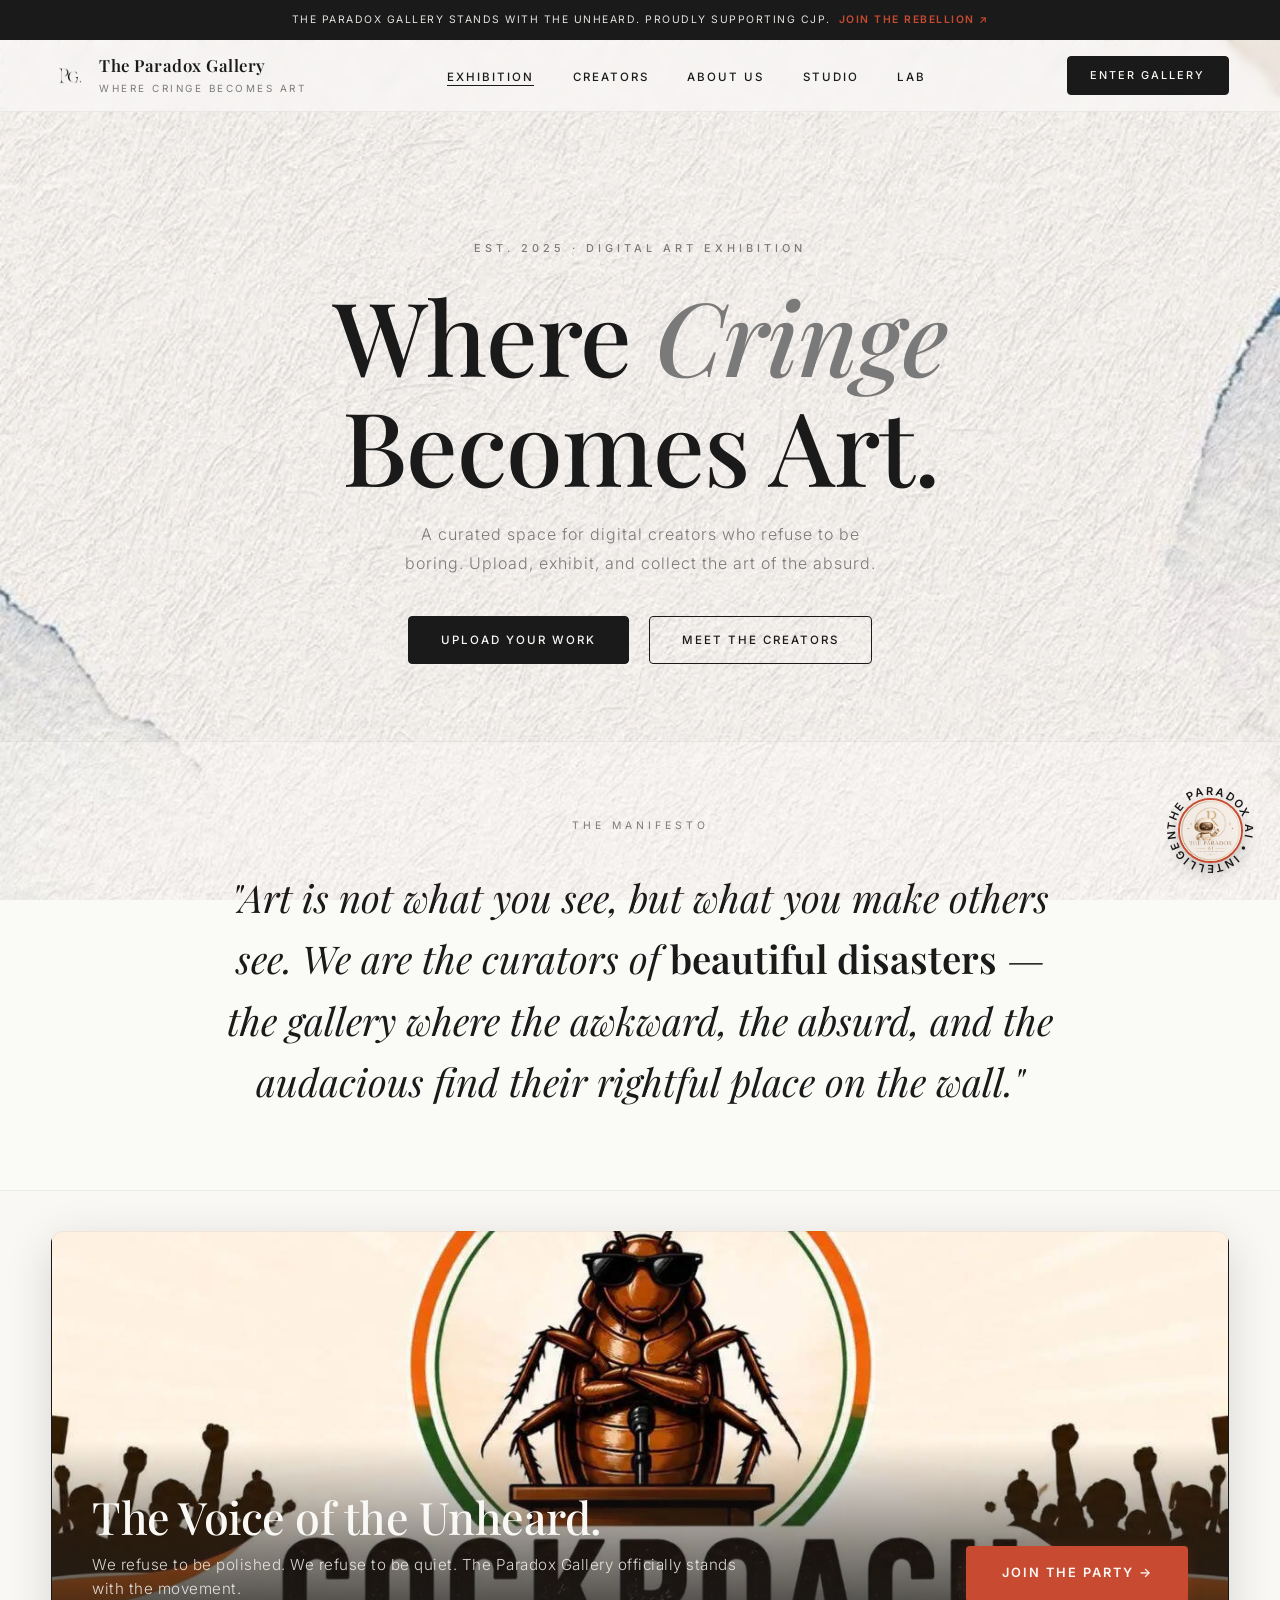
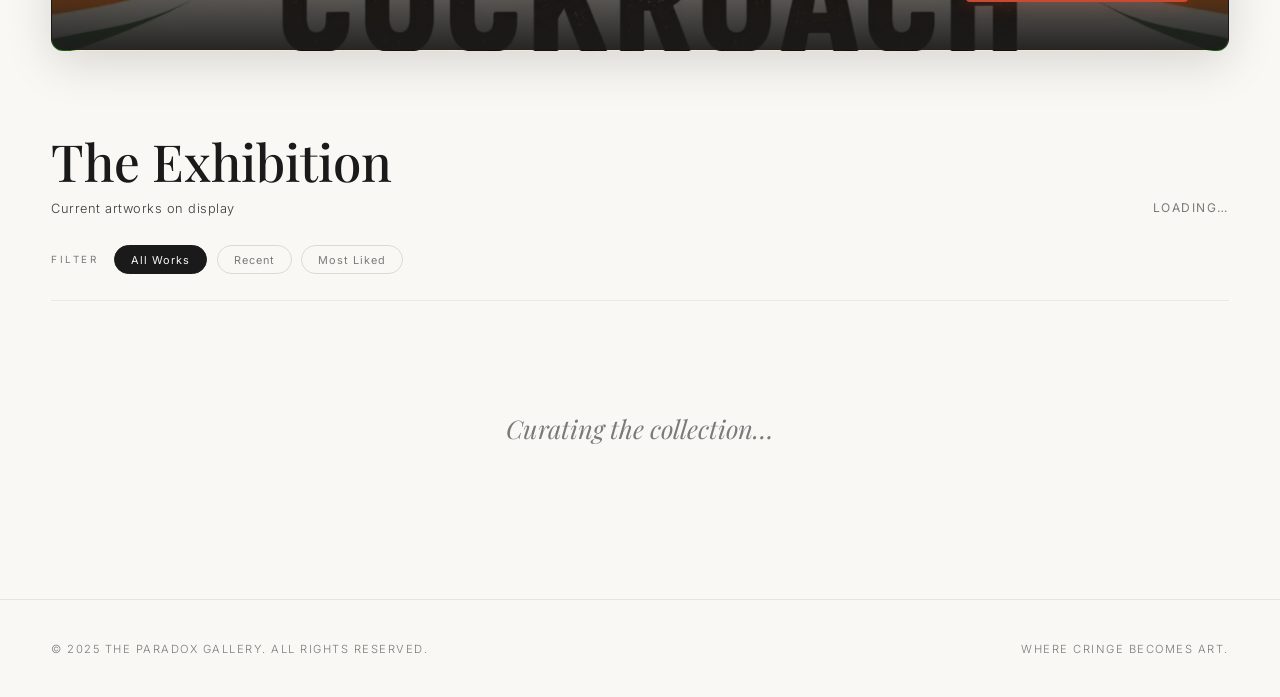
==== commit 3b9b642f: "Add files via upload" ====
--- a/index.html
+++ b/index.html
@@ -35,11 +35,16 @@
       </div>
     </div>
 
-        <ul class="nav-links">
-      <li><a href="index.html" class="active">Exhibition</a></li>
-      <li><a href="creators.html">Creators</a></li>
-      <li><a href="about.html">About Us</a></li> <li><a href="dashboard.html">Studio</a></li>
-    </ul>
+      <ul class="nav-links">
+  <li><a href="index.html" class="active">Exhibition</a></li>
+  <li><a href="creators.html">Creators</a></li>
+  <li><a href="about.html">About Us</a></li>
+  <li><a href="dashboard.html">Studio</a></li>
+  
+  <!-- 🔥 Naya Link Yahan Add Karo -->
+  <li><a href="tools.html">Lab</a></li>
+</ul>
+
 
     <a href="auth.html" class="nav-cta desktop-only" id="nav-cta">Enter Gallery</a>
     <button class="nav-menu-btn" id="menu-btn" aria-label="Open menu">
@@ -55,10 +60,13 @@
         <img src="assets/icon-close.png" alt="Close" onerror="this.parentElement.textContent='×'" />
       </button>
     </div>
-        <nav class="drawer-nav">
+    <nav class="drawer-nav">
       <a href="index.html">Exhibition</a>
       <a href="creators.html">Creators</a>
-      <a href="about.html">About Us</a> <a href="dashboard.html">Studio</a>
+      <a href="about.html">About Us</a>
+      <a href="dashboard.html">Studio</a>
+      <!-- 🔥 YAHAN ADD KARO MOBILE KE LIYE -->
+      <a href="tools.html">Lab</a>
     </nav>
     <div class="drawer-footer">
       <a href="auth.html" class="nav-cta" id="drawer-cta">Enter Gallery</a>
